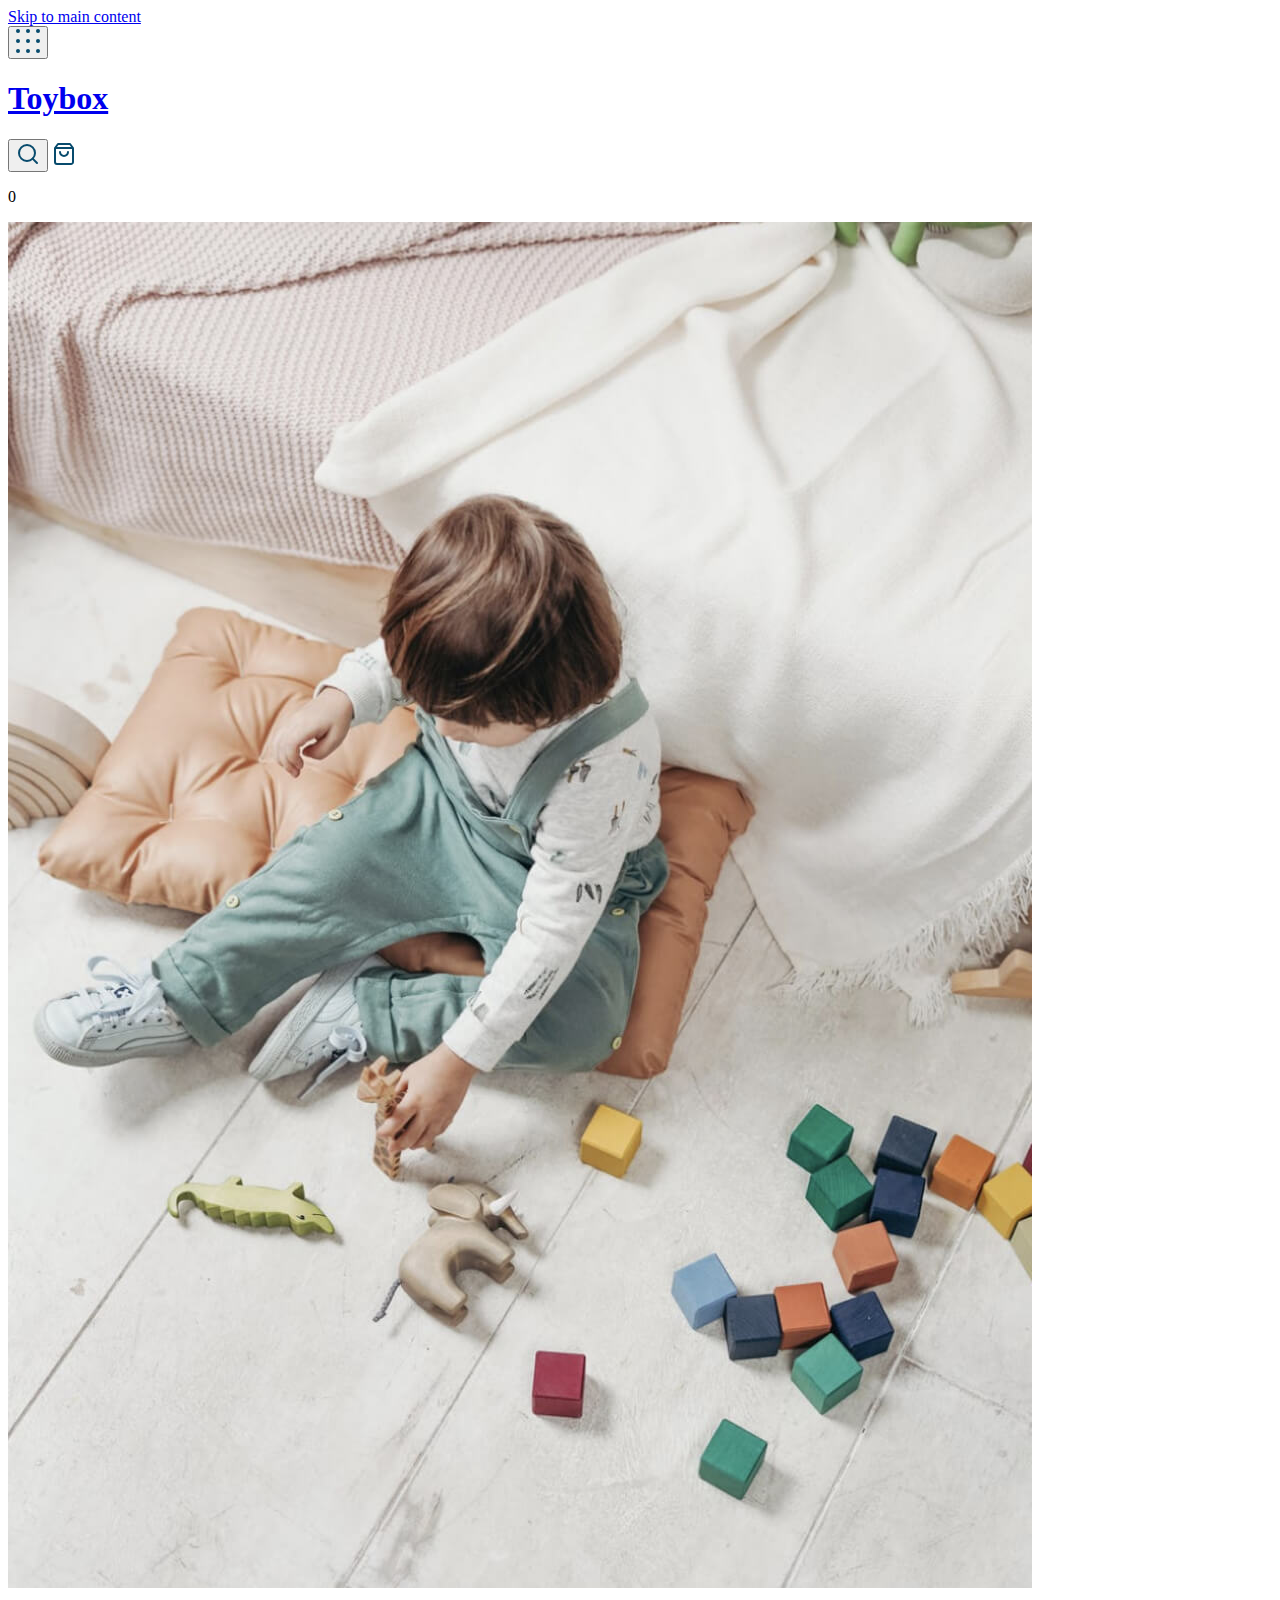
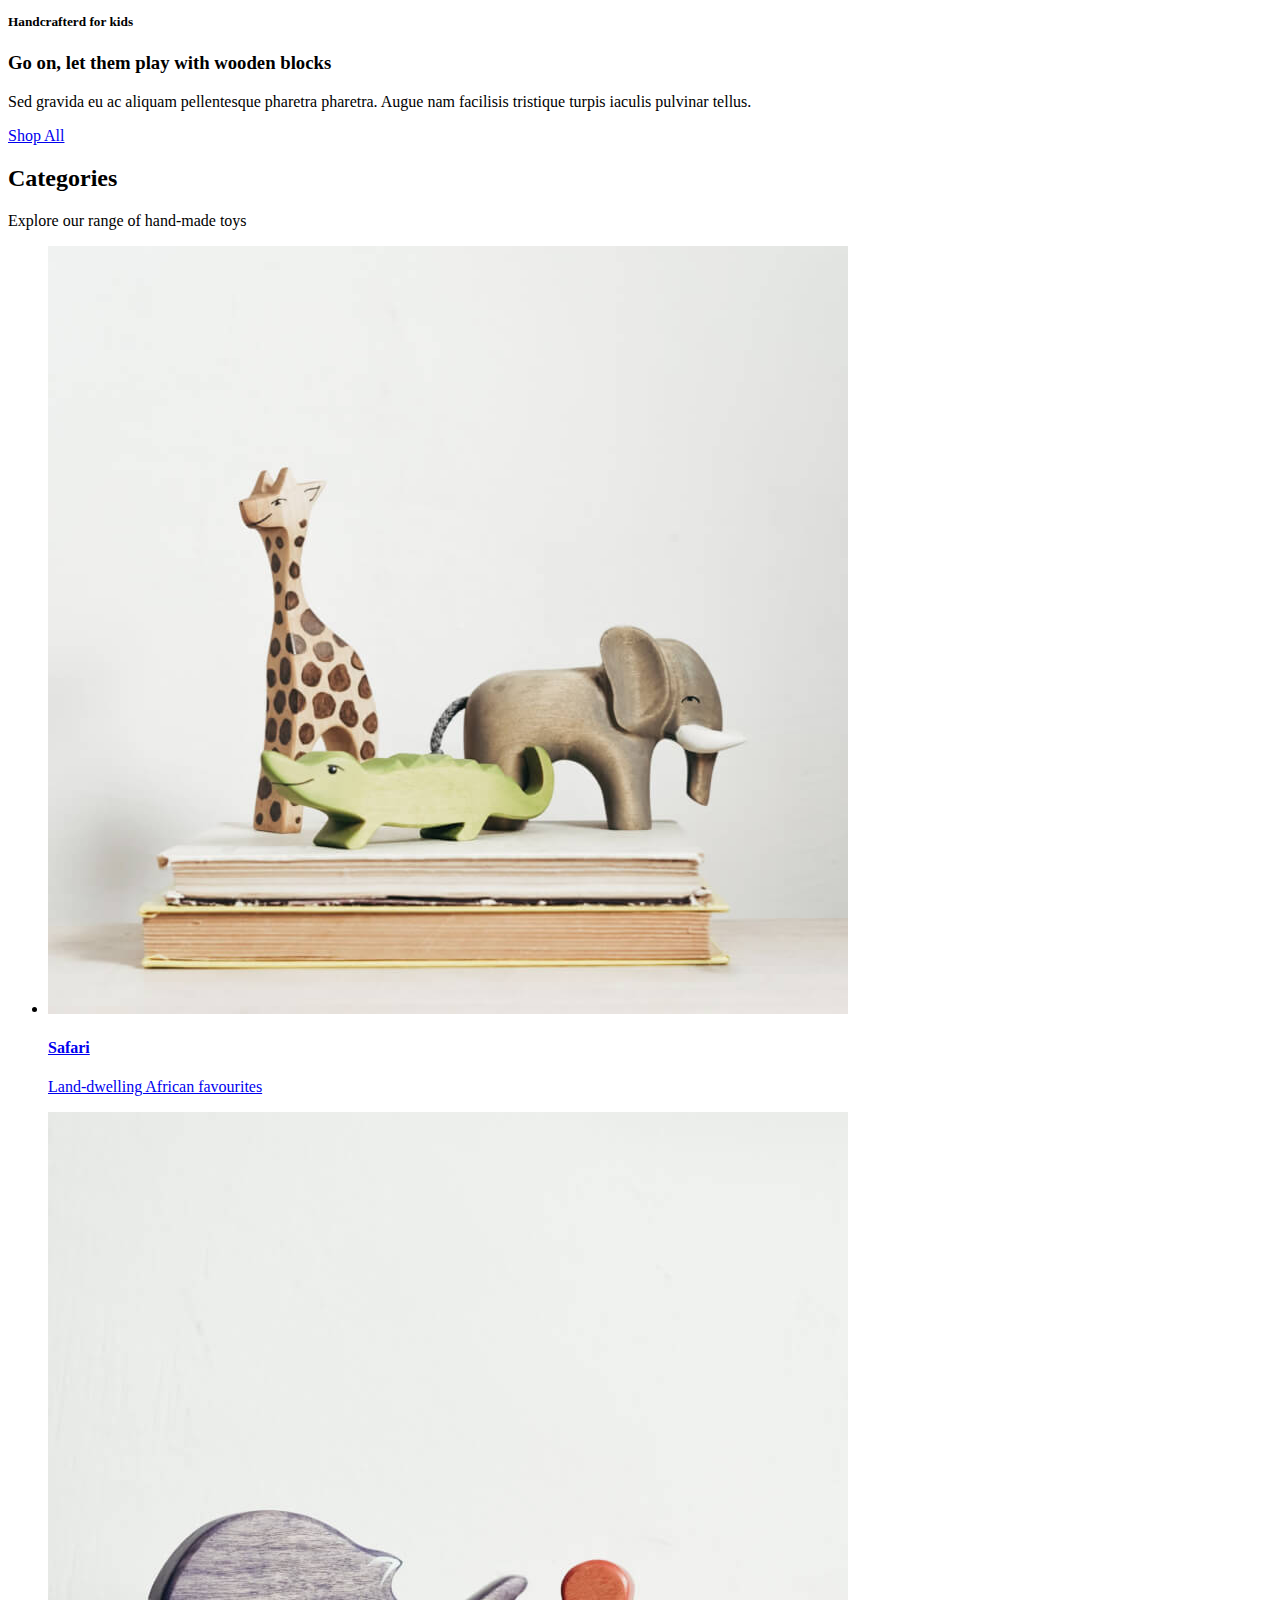
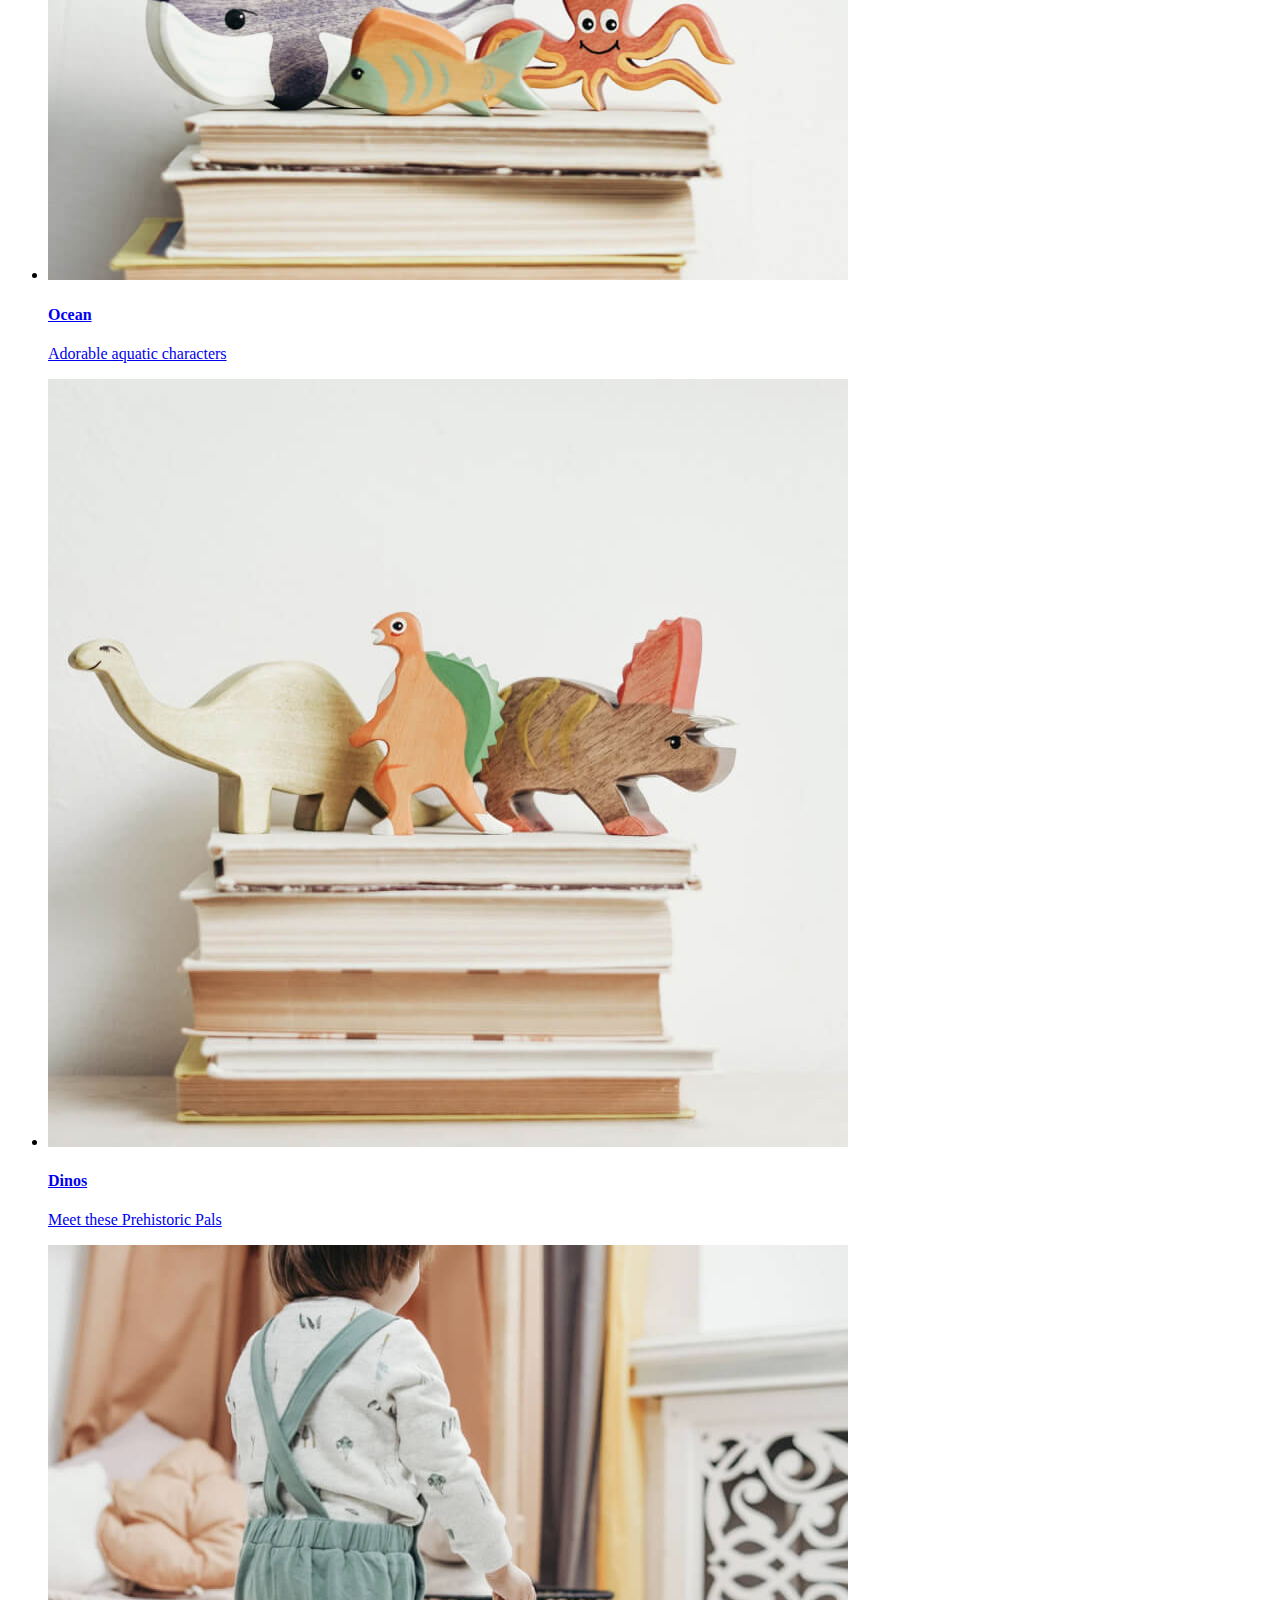
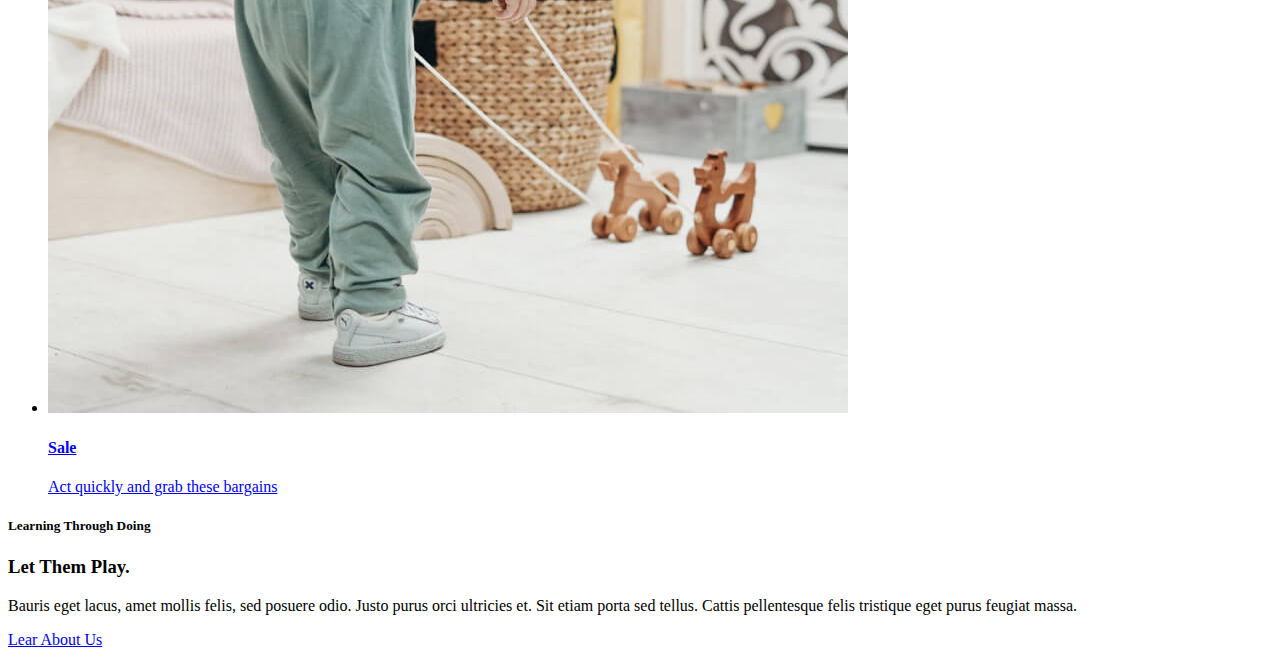
==== index.html @ 505bcd67 "Added Let them Play section" ====
<!DOCTYPE html>
<html lang="en">
<head>
	<meta charset="UTF-8">
	<meta http-equiv="X-UA-Compatible" content="IE=edge">
	<meta name="viewport" content="width=device-width, initial-scale=1.0">
	<title>STARTER - Toybox Homepage</title>
	<link rel="stylesheet" href="./styles/styles.css">
</head>
<body>
	<!-- Our Skiplink -->
	<a href="#mainContent" class="skipLink">Skip to main content</a>
	<!-- Our nav -->
    <nav>
			<!-- A wrapper to contian our content -->
			<div class="wrapper">

				<!-- Navigation Menu Button -->
				<button class="menuIcon">
					<img class="menuIcon" src="./assets/menu-button.svg" alt="Button to open our nagivation">
				</button>

				<!-- Home Button/Logo -->
				<a href="./index.html" class="logo">
					<h1>Toybox</h1>
				</a>

				<!-- Search/Cart/Counter area -->
				<div class="searchCart">
					<!-- Search -->
					<button class="menuIcon">
						<img src="./assets/search.svg" alt="Search Icon" class="searchIcon">
					</button>
					
					<!-- Bag/Cart -->
					<a href="#" class="bag">
						<img src="./assets/shop-bag.svg" alt="Shopping bag icon" class="bagIcon">
					</a>

					<!-- Counter -->
					<div class="counter">
						<p>0</p>
					</div><!-- .counter END -->
				</div><!-- .searchCart END -->
			</div><!-- .wrapper END -->

			<!-- WE STILL NEED TO ADD THE CONTENT FOR OUR SLIDE OUT NAV -->
		</nav>

		<!-- Our header -->
		<header>
			<div class="wrapper headerImgContainer">
				<img src="./assets/header-image.jpg" alt="A toddler playing with wooden blocks">
			</div>
			<div class="wrapper">
				<h5>Handcrafterd for kids</h5>
				<h3>Go on, let them play with wooden blocks</h3>
				<p>Sed gravida eu ac aliquam pellentesque pharetra pharetra. Augue nam facilisis tristique turpis iaculis pulvinar tellus.</p>
				<a href="#">Shop All</a>
			</div>
		</header>

		<!-- Our Main Content Area -->
		<main id="mainContent">
			<!-- Categories Section -->
			<section class="categories" id="categories">
				<h2>Categories</h2>
				<p>Explore our range of hand-made toys</p>

				<!-- Our Gallery -->
				<ul class="categoryGallery">
					<li class="items item1">
						<a href="#">
							<img src="./assets/safari-trio.jpg" alt="giraffe, crocodile and elephant toys on a book">
							<h4>Safari</h4>
							<p>Land-dwelling African favourites</p>
						</a>
					</li>
					<li class="items item2">
						<a href="#">
							<img src="./assets/ocean-trio.jpg" alt="whale, octopus and fish toys on a book">
							<h4>Ocean</h4>
							<p>Adorable aquatic characters</p>
						</a>
					</li>
					<li class="items item3">
						<a href="#">
							<img src="./assets/dino-trio.jpg" alt="three toy dinosaurs on a few books">
							<h4>Dinos</h4>
							<p>Meet these Prehistoric Pals</p>
						</a>
					</li>
					<li class="items item4">
						<a href="#">
							<img src="./assets/sale.jpg" alt="toddler playing with wooden rolling horses">
							<h4>Sale</h4>
							<p>Act quickly and grab these bargains</p>
						</a>
					</li>
				</ul>
			</section>
			<!-- Let Them Play Section -->
			<section class="play" id="play">
				<div class="wrapper playContainer">
					<h5>Learning Through Doing</h5>
					<h3>Let Them Play.</h3>
					<p>Bauris eget lacus, amet mollis felis, sed posuere odio. Justo purus orci ultricies et. Sit etiam porta sed tellus.
					Cattis pellentesque felis tristique eget purus feugiat massa.</p>
					<a href="#" class="solid">Lear About Us</a>
				</div>
			</section> <!-- Play Section End -->
		</main>
</body>
</html>
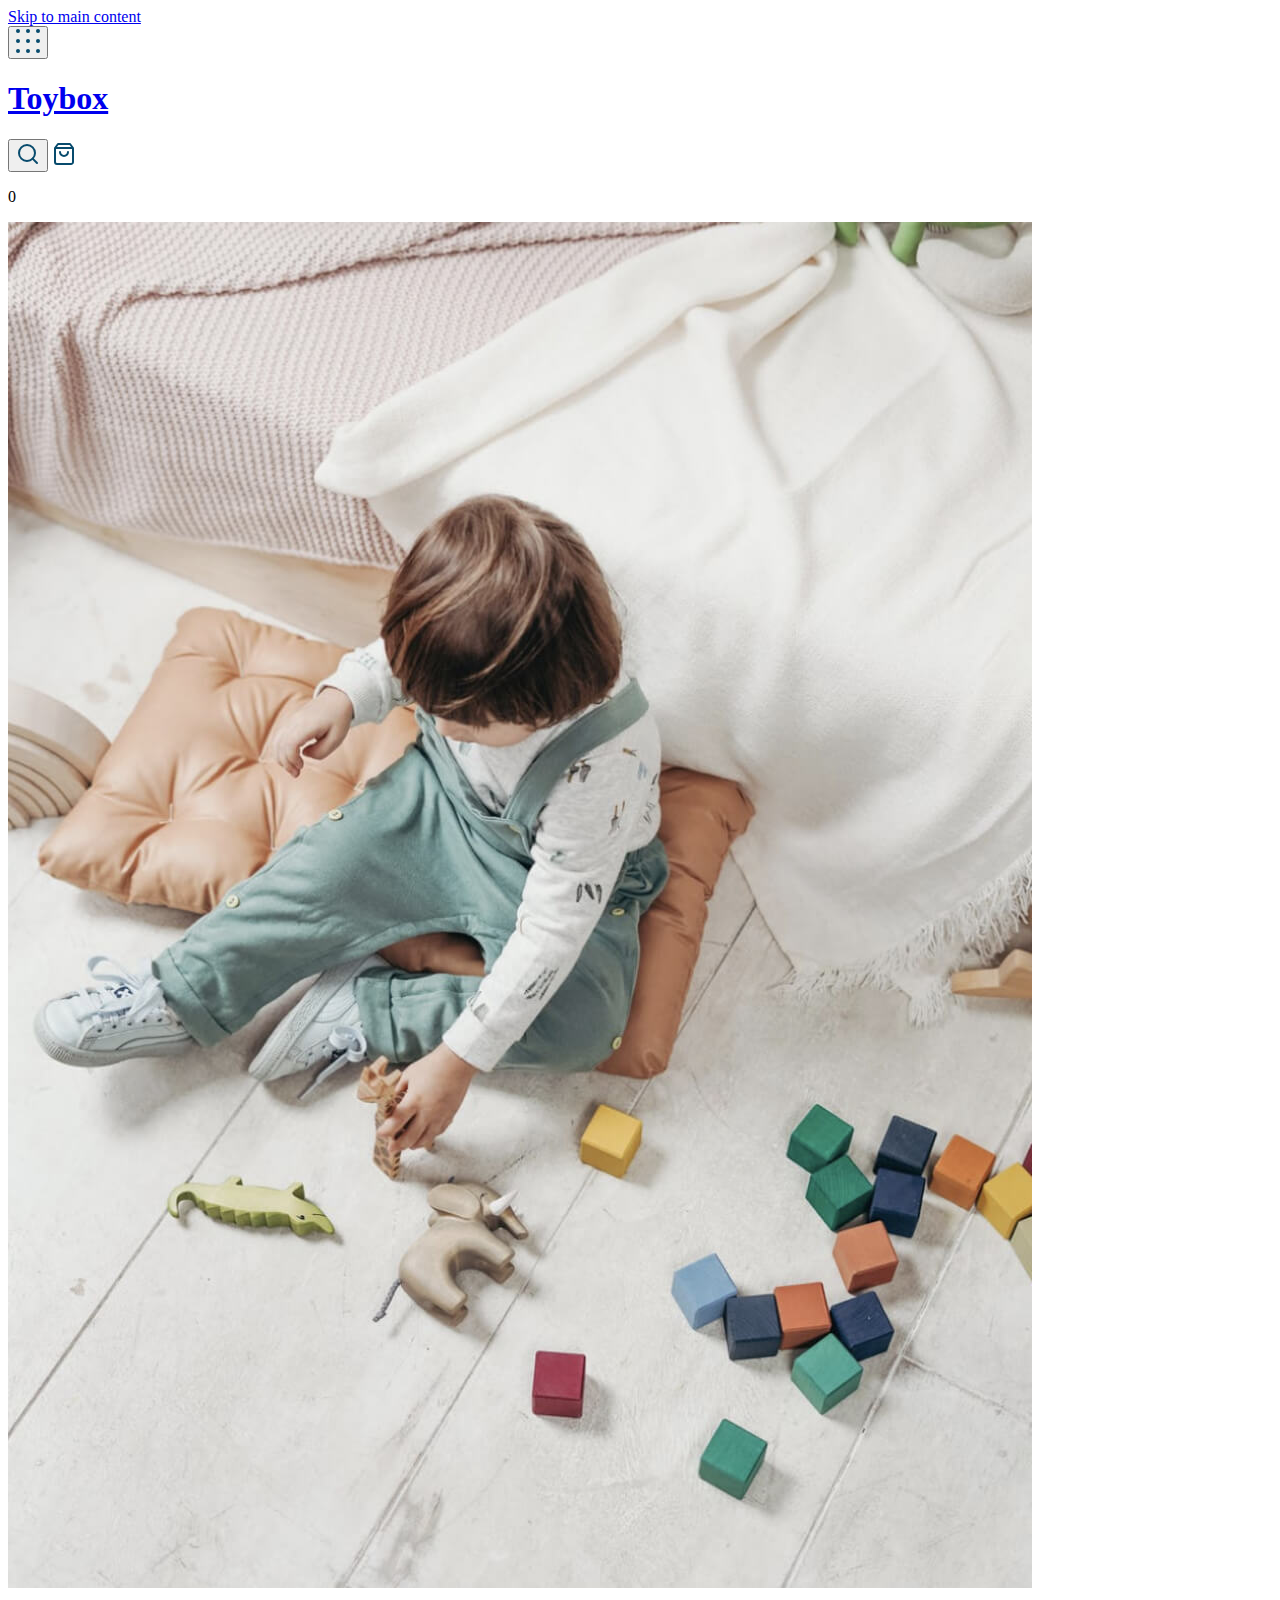
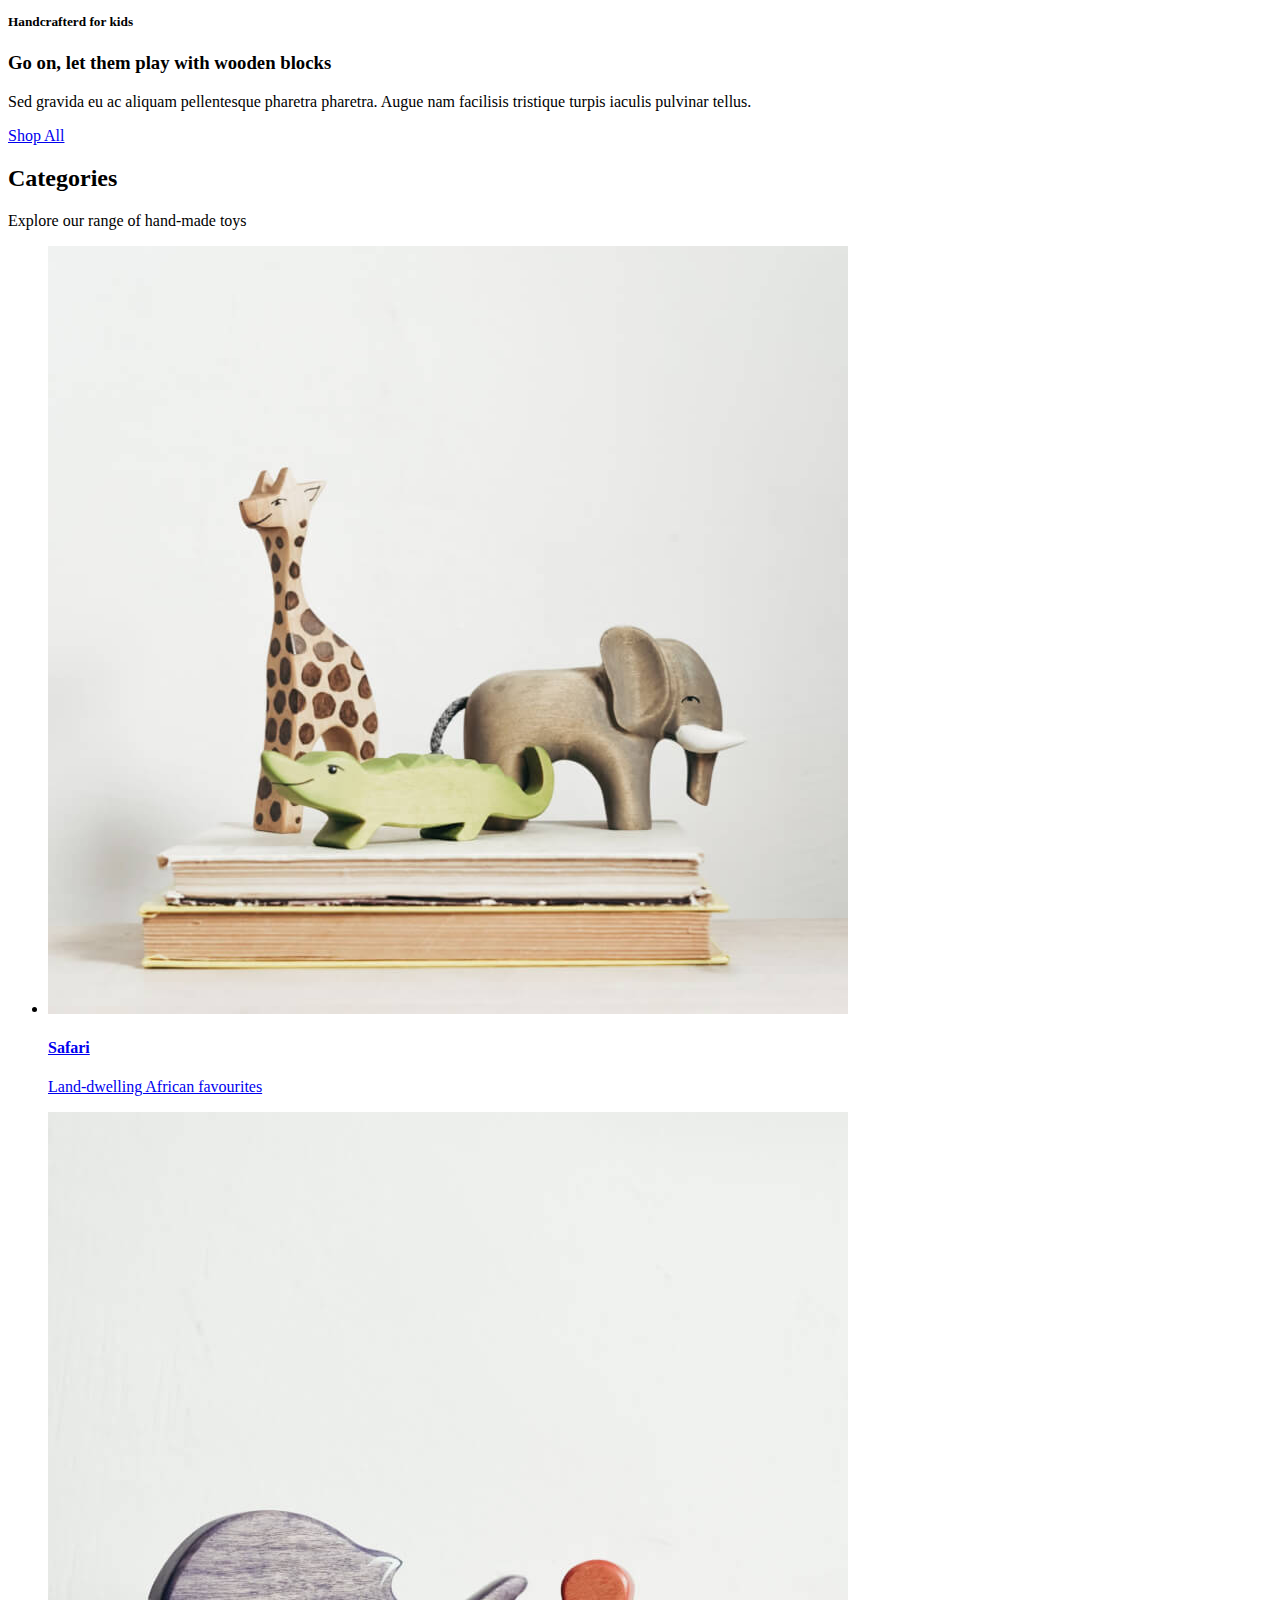
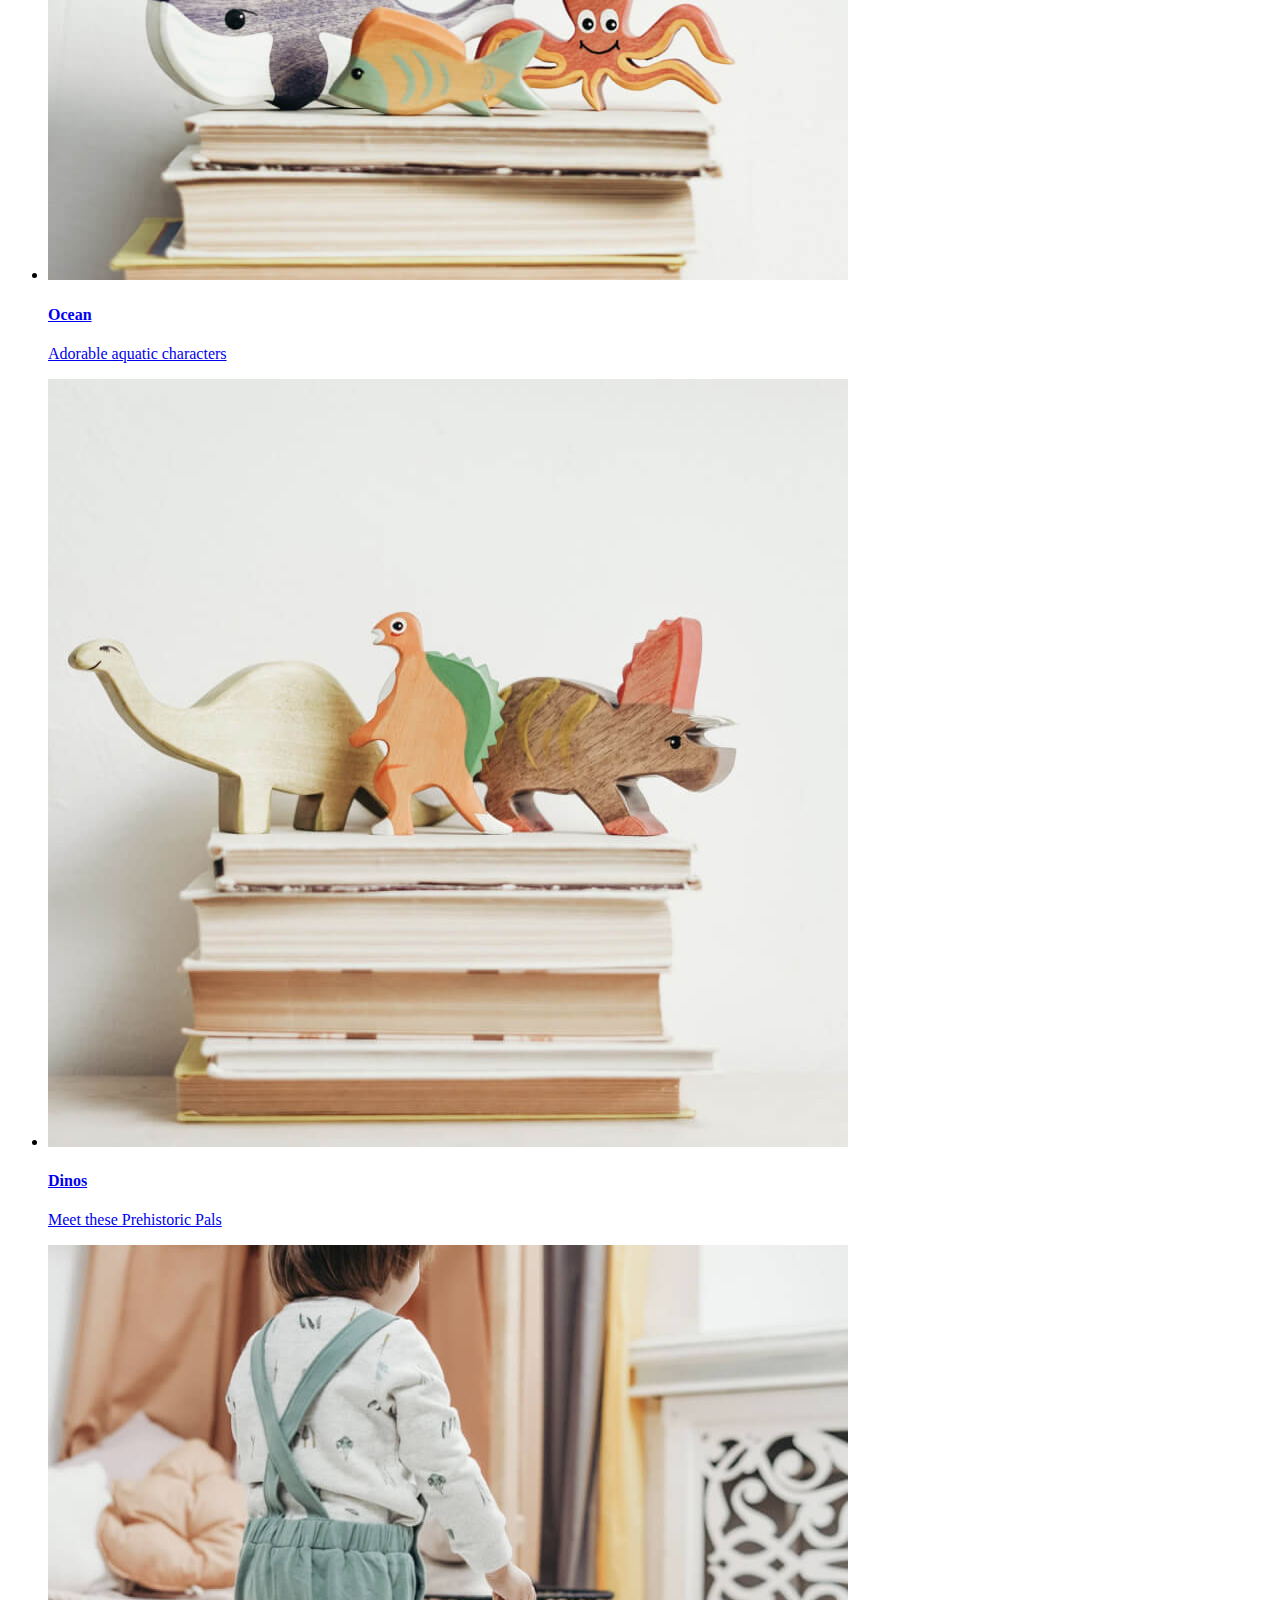
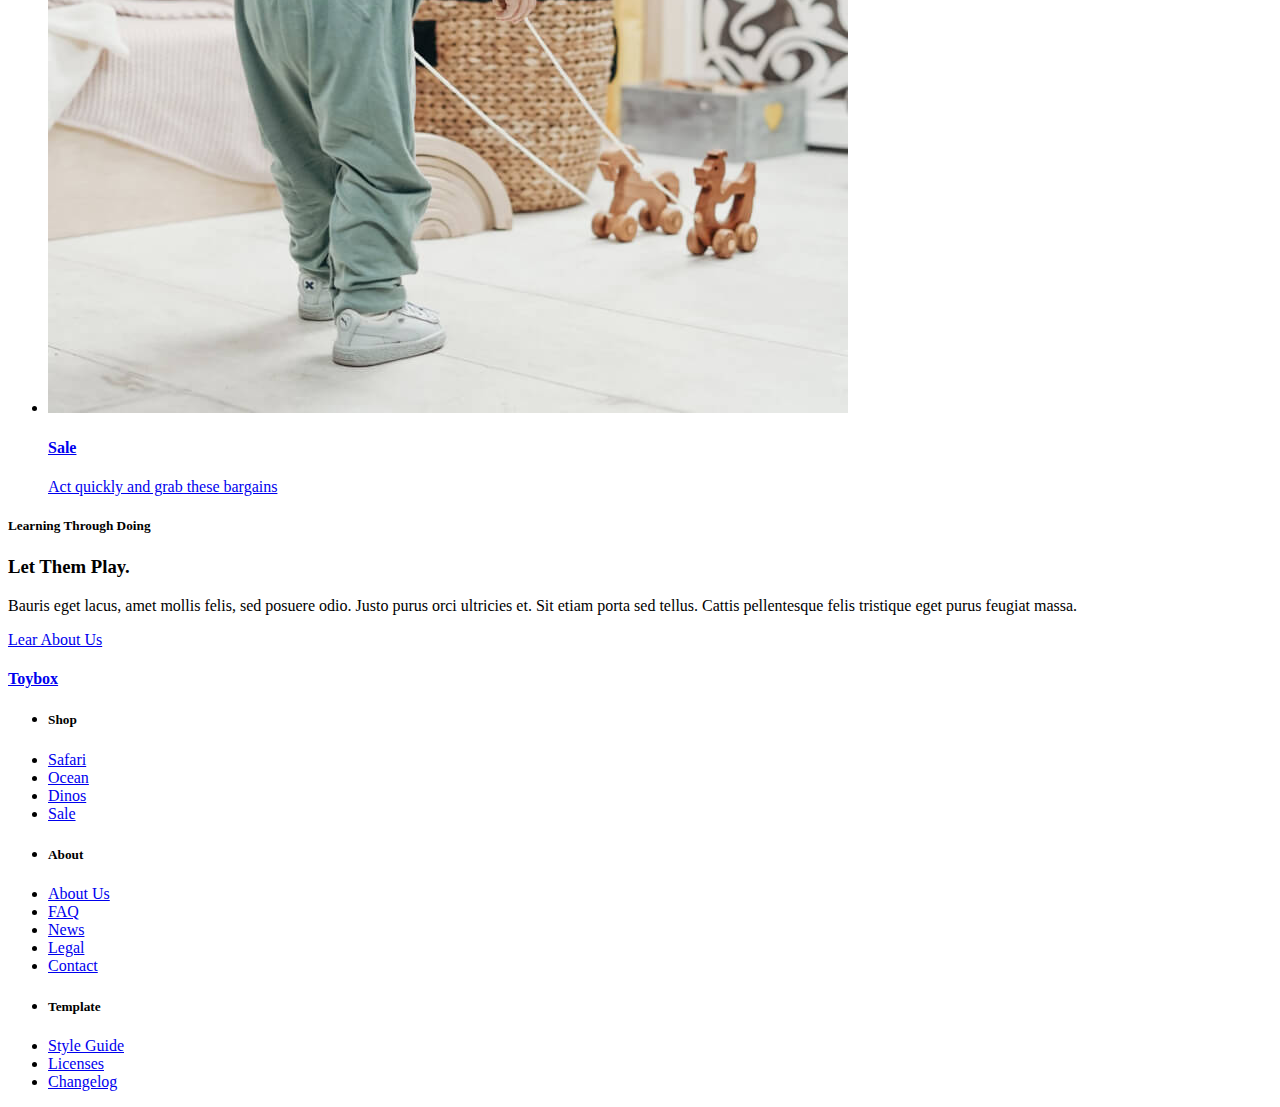
==== commit 067c6b5c: "Finished footer section" ====
--- a/index.html
+++ b/index.html
@@ -110,5 +110,75 @@
 				</div>
 			</section> <!-- Play Section End -->
 		</main>
+
+		<footer class="footer" id="footer">
+			<div class="wrapper">
+				<div class="footerFlex">
+					<!-- Flex Item 1 - LOGO -->
+					<a href="./index.html" class="logo">
+						<h4>Toybox</h4>
+					</a>
+					<!-- Flex Item 2 - Footer Menu -->
+					<nav class="footerNav">
+						<!-- List 1 - SHOP -->
+						<ul class="footerShop">
+							<li>
+								<h5>Shop</h5>
+							</li>
+							<li>
+								<a href="#">Safari</a>
+							</li>
+							<li>
+								<a href="#">Ocean</a>
+							</li>
+							<li>
+								<a href="#">Dinos</a>
+							</li>
+							<li>
+								<a href="#">Sale</a>
+							</li>
+						</ul>
+						<!-- List 2 - ABOUT -->
+						<ul class="footerAbout">
+							<li>
+								<h5>About</h5>
+							</li>
+							<li>
+								<a href="#">About Us</a>
+							</li>
+							<li>
+								<a href="#">FAQ</a>
+							</li>
+							<li>
+								<a href="#">News</a>
+							</li>
+							<li>
+								<a href="#">Legal</a>
+							</li>
+							<li>
+								<a href="#">Contact</a>
+							</li>
+						</ul>
+						<!-- List 3 - TEMPLATE -->
+						<ul class="footerTemp">
+							<li>
+								<h5>Template</h5>
+							</li>
+							<li>
+								<a href="#">Style Guide</a>
+							</li>
+							<li>
+								<a href="#">Licenses</a>
+							</li>
+							<li>
+								<a href="#">Changelog</a>
+							</li>
+						</ul>
+					</nav>
+				</div>
+				<!-- Footer Flex END -->
+			</div>
+			<!-- Wrapper End -->
+		</footer>
 </body>
 </html>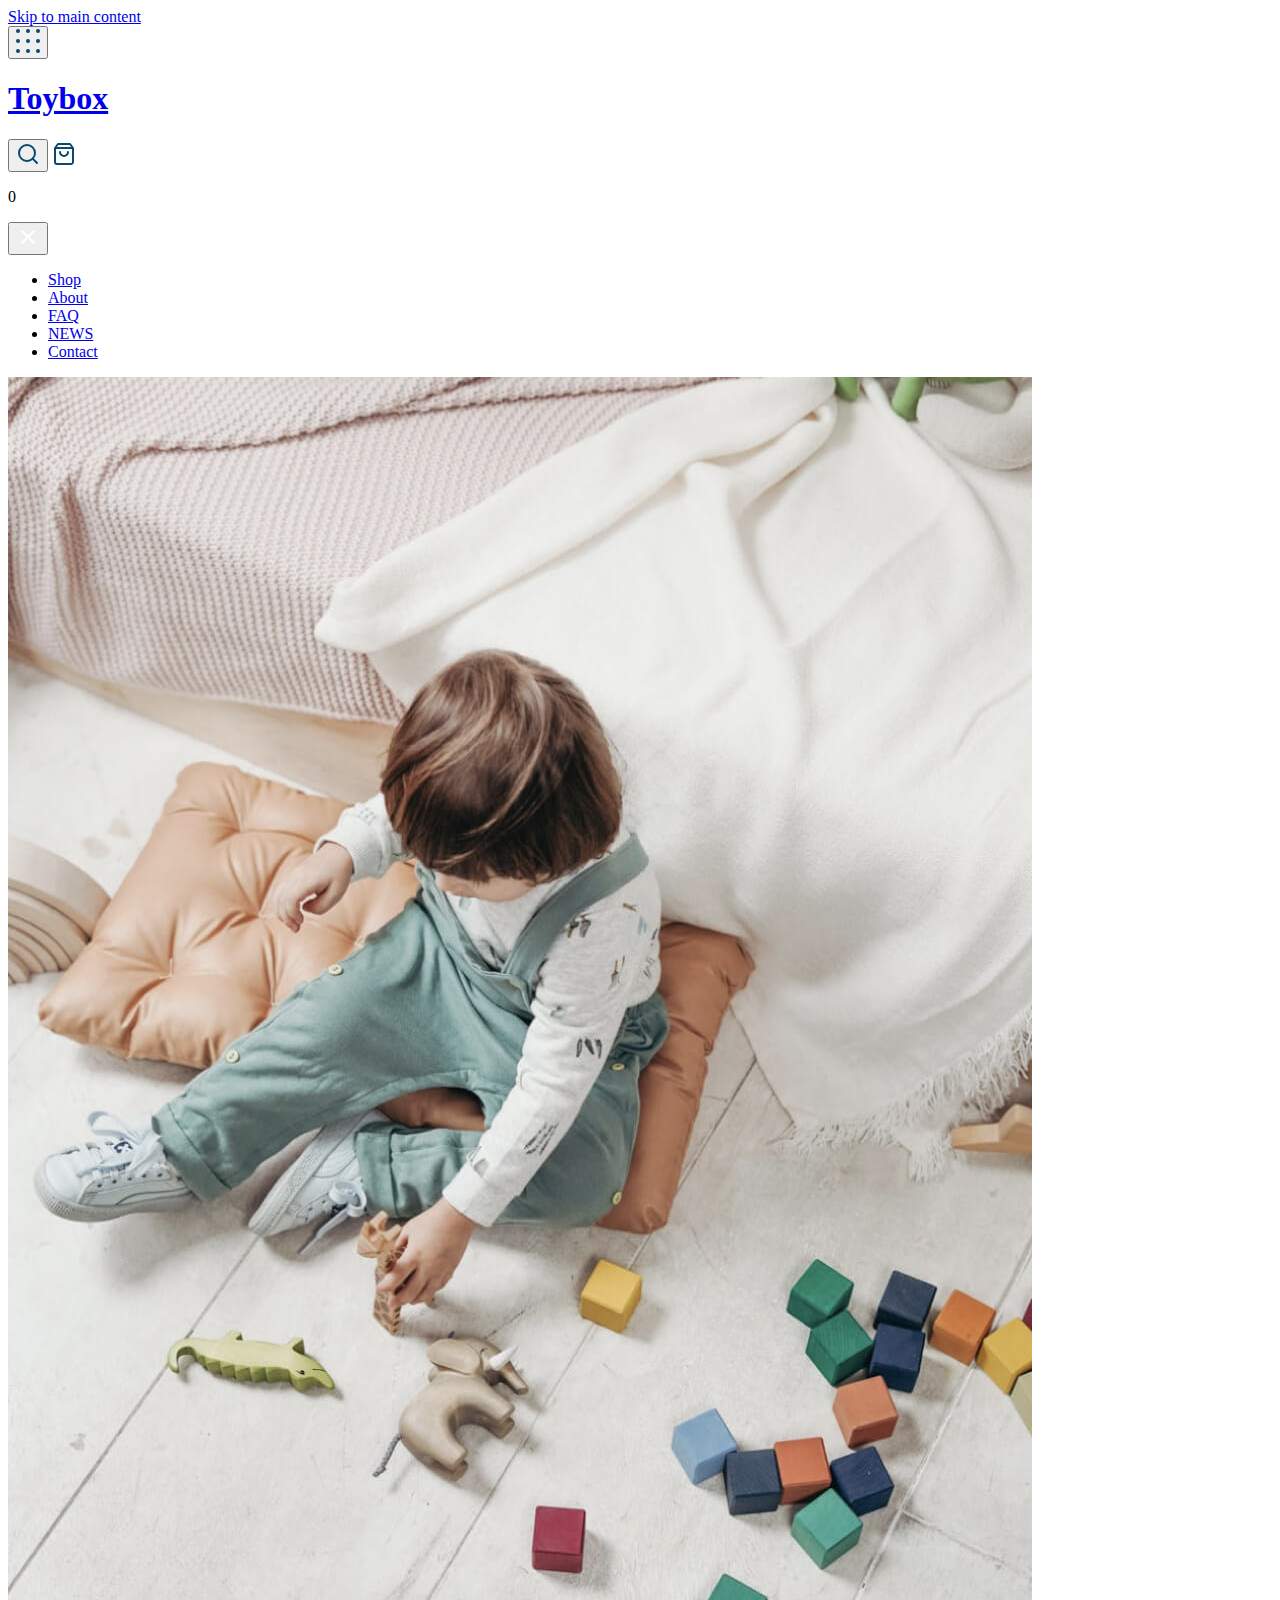
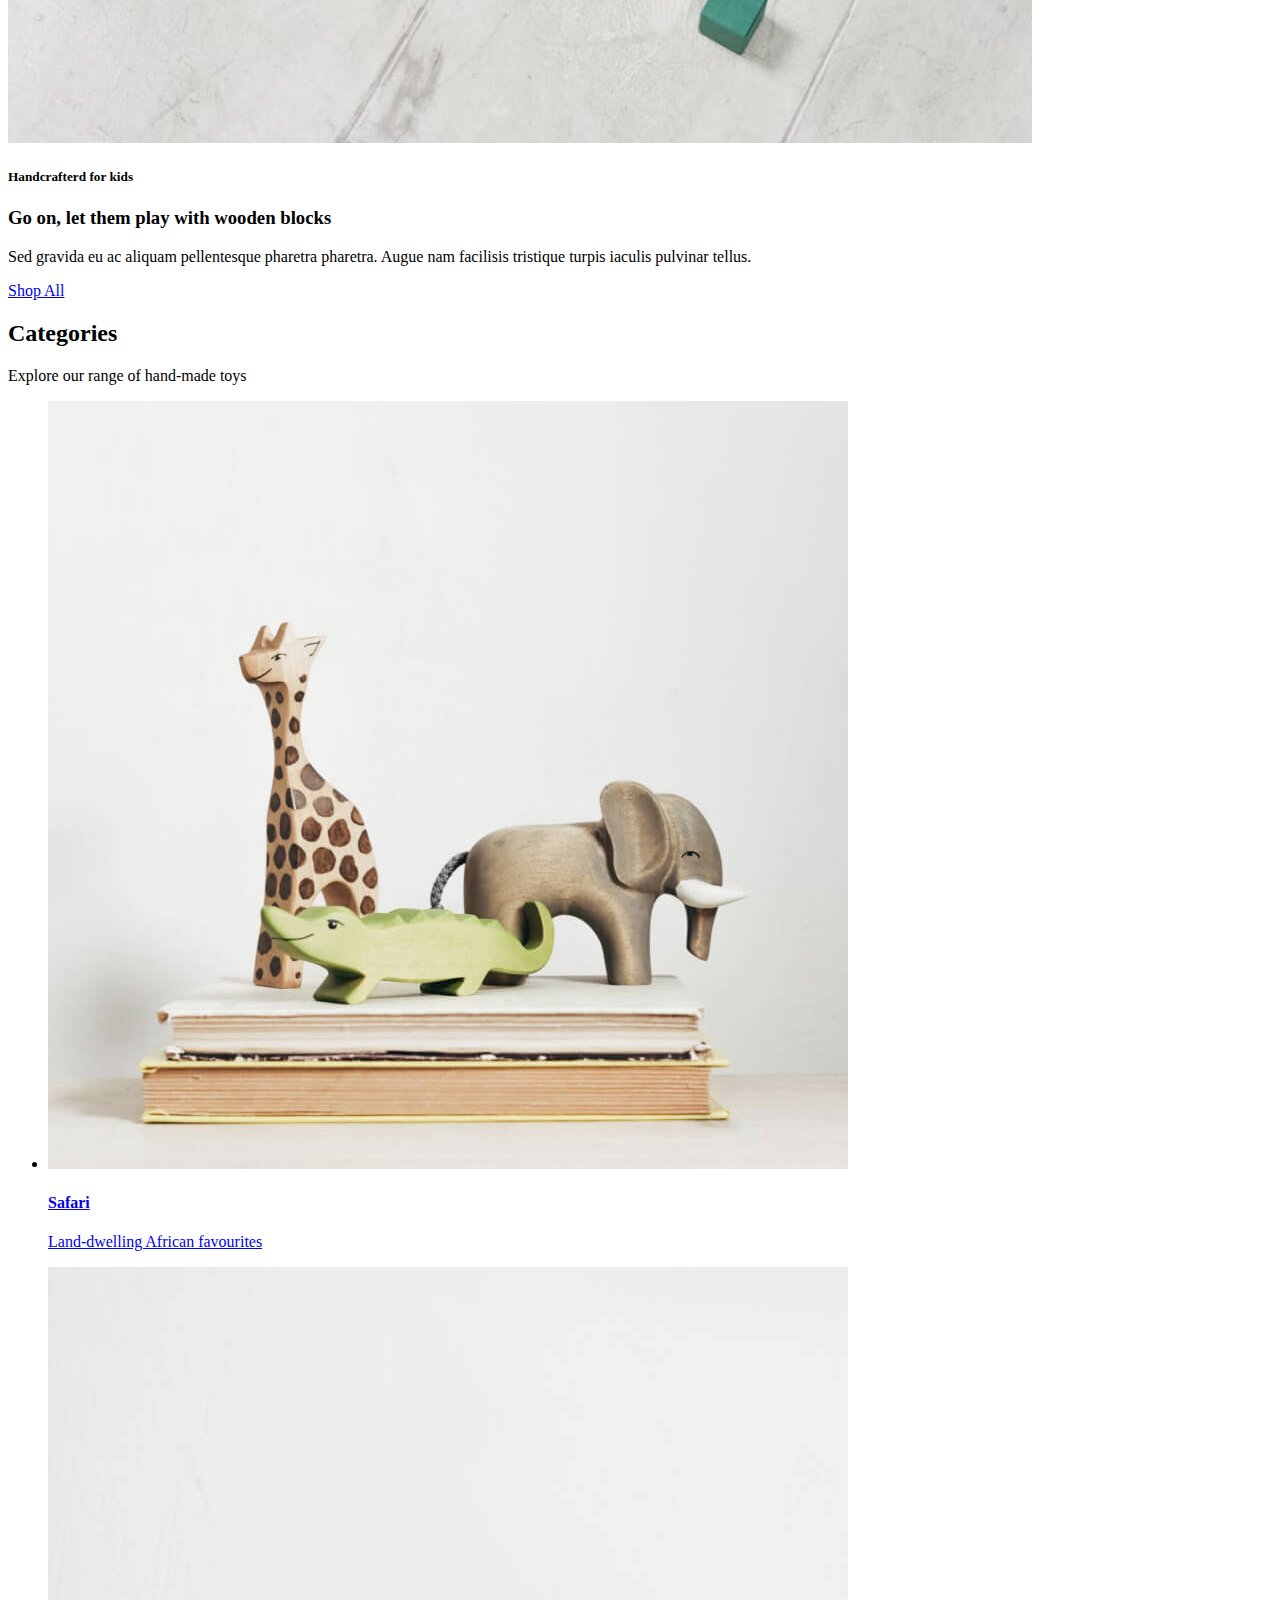
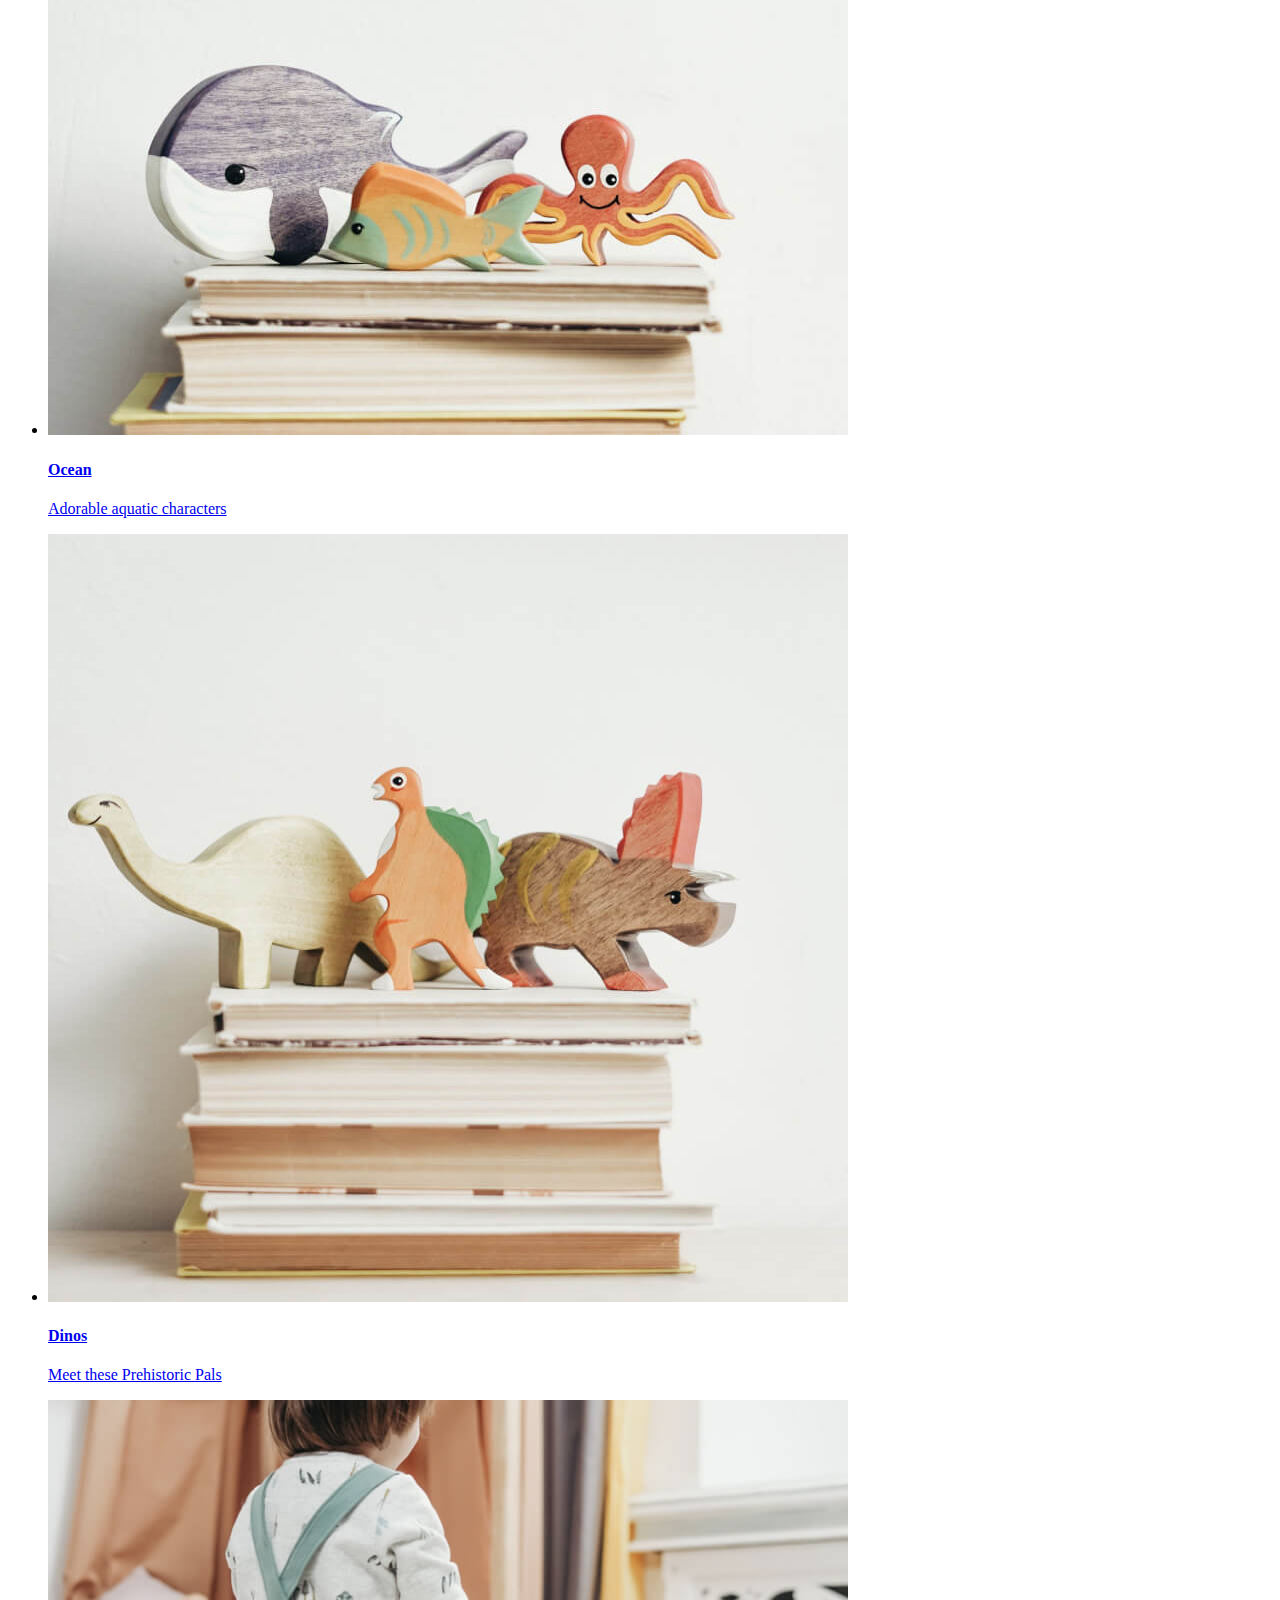
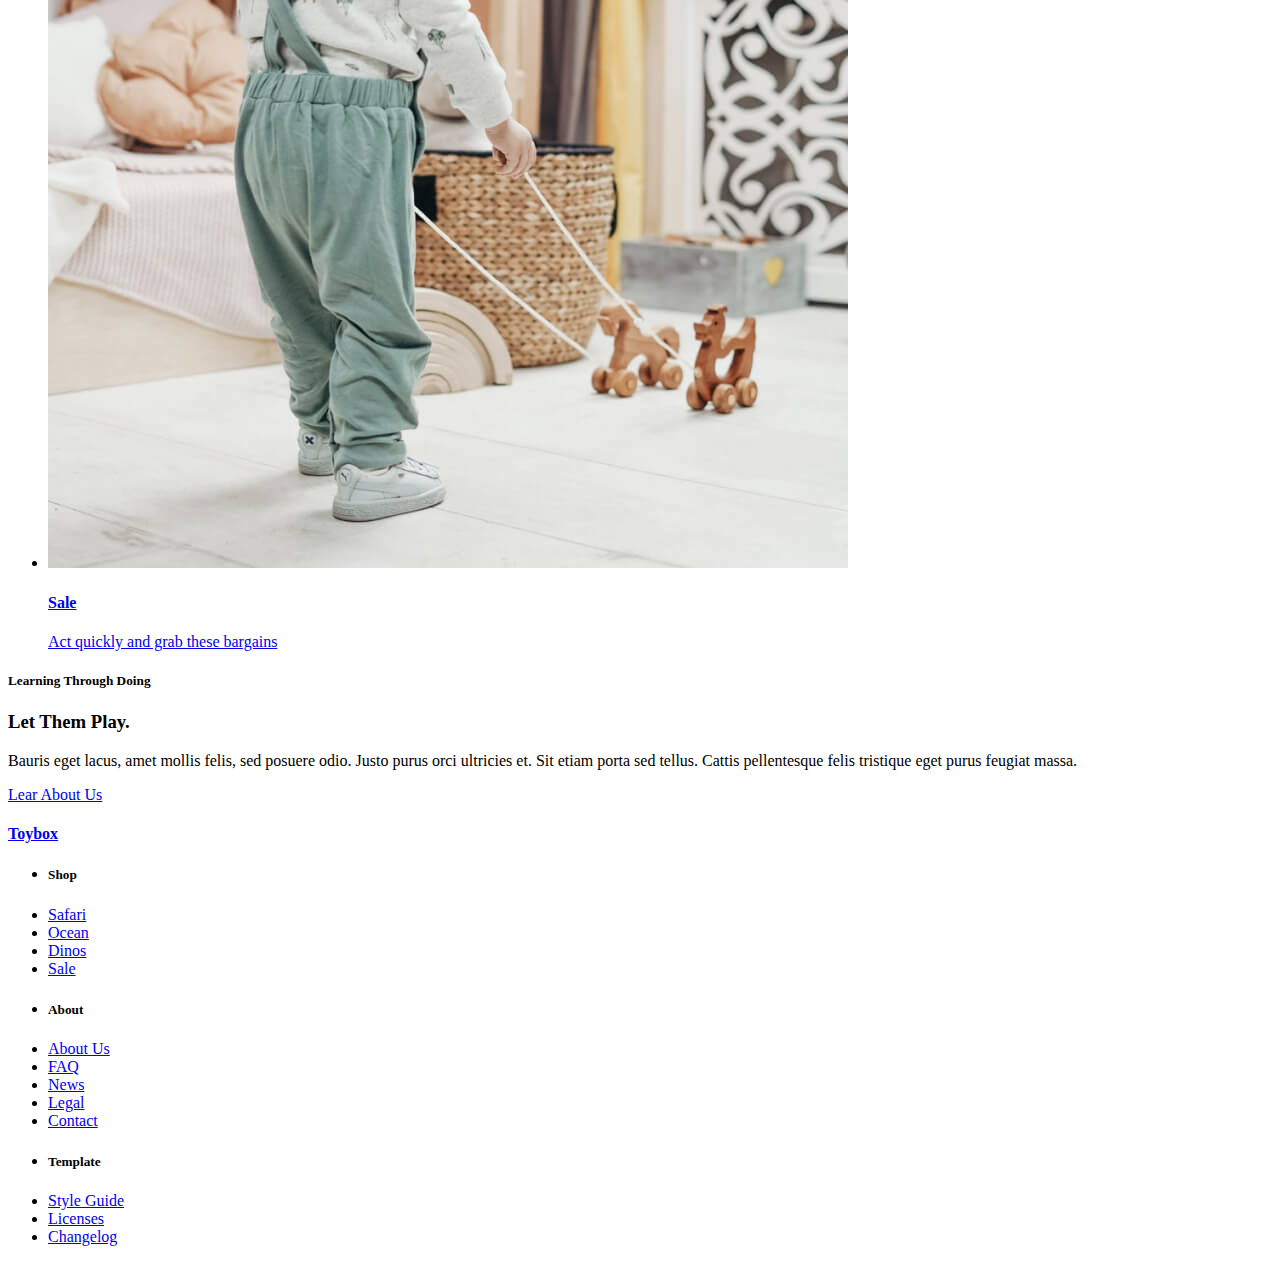
==== commit 88bb41c9: "Added Slide out nav" ====
--- a/index.html
+++ b/index.html
@@ -45,6 +45,18 @@
 			</div><!-- .wrapper END -->
 
 			<!-- WE STILL NEED TO ADD THE CONTENT FOR OUR SLIDE OUT NAV -->
+			<div class="slideOutNav">
+				<button>
+					<img src="./assets/menu-close.svg" alt="Close Button for our Slide-Out Nav">
+				</button>
+			</div>
+			<ul class="mainMenu">
+				<li><a href="#">Shop</a></li>
+				<li><a href="#">About</a></li>
+				<li><a href="#">FAQ</a></li>
+				<li><a href="#">NEWS</a></li>
+				<li><a href="./contact.html">Contact</a></li>
+			</ul>
 		</nav>
 
 		<!-- Our header -->
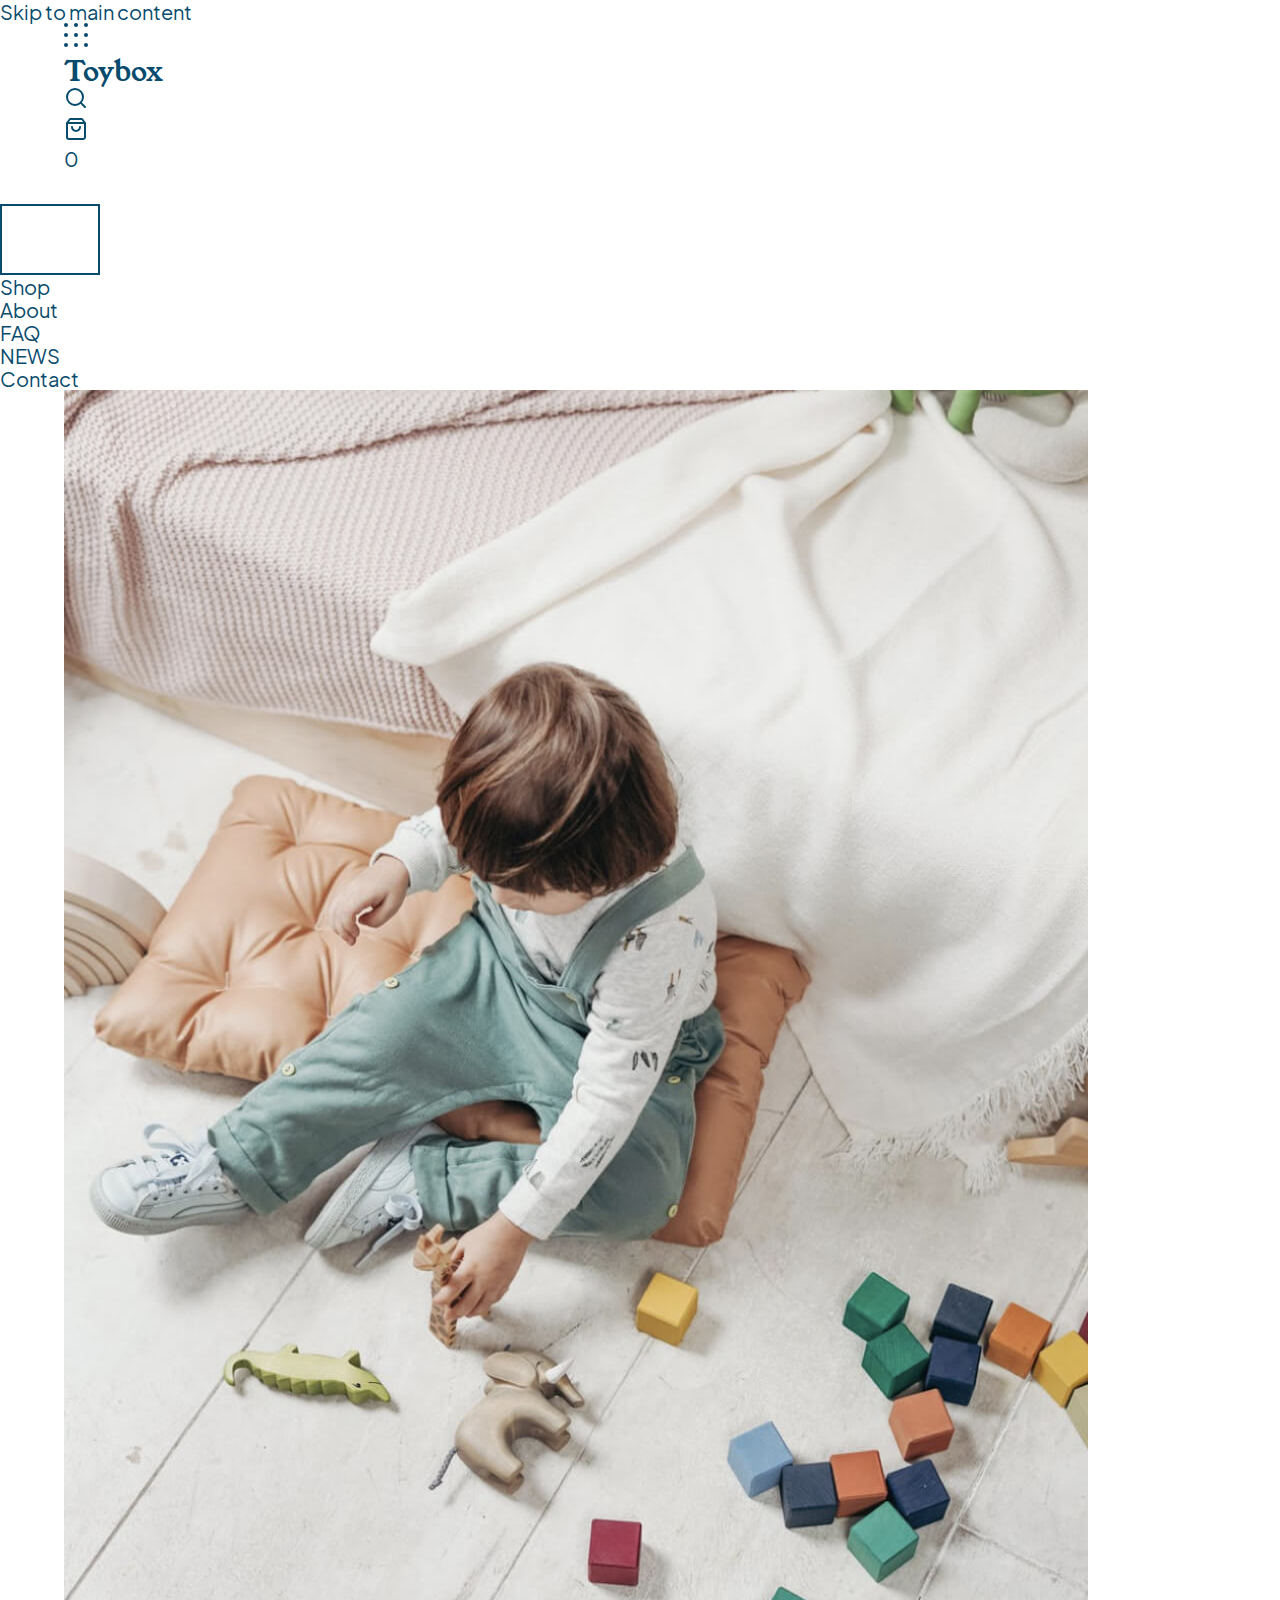
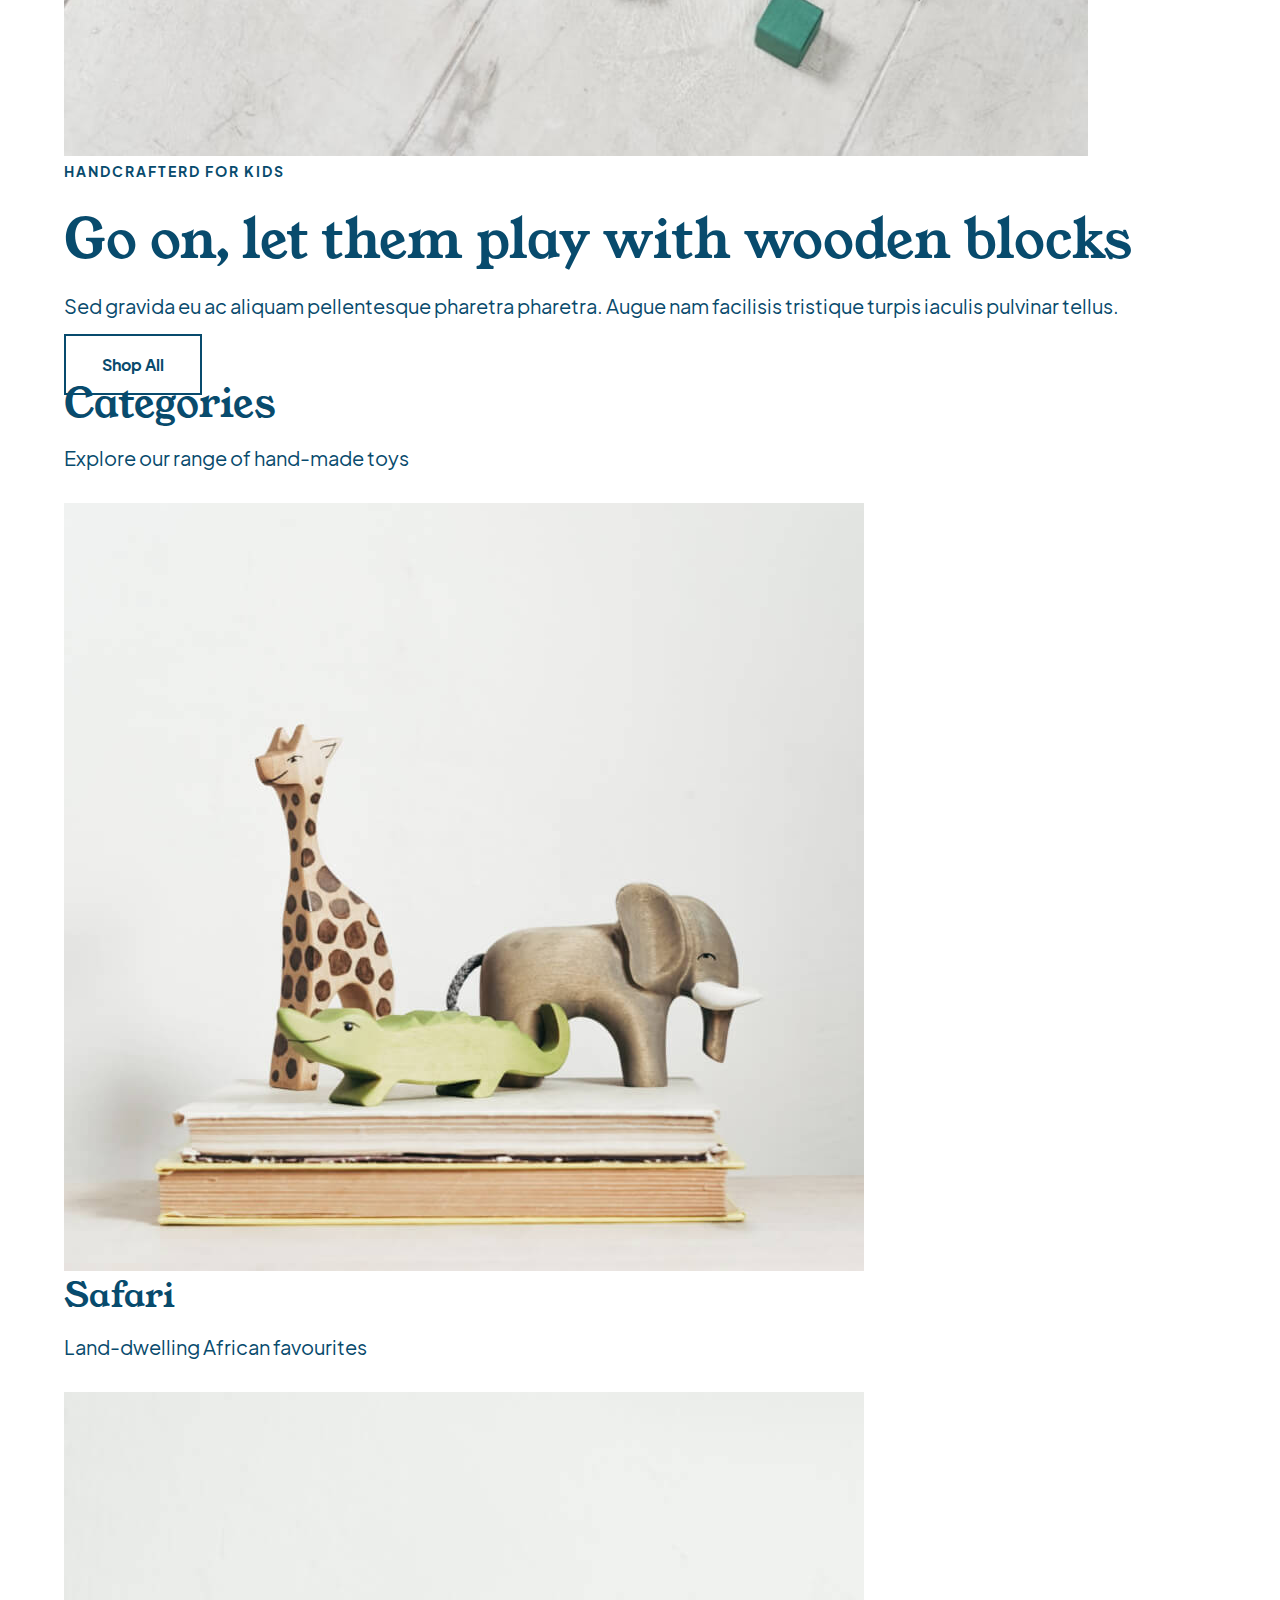
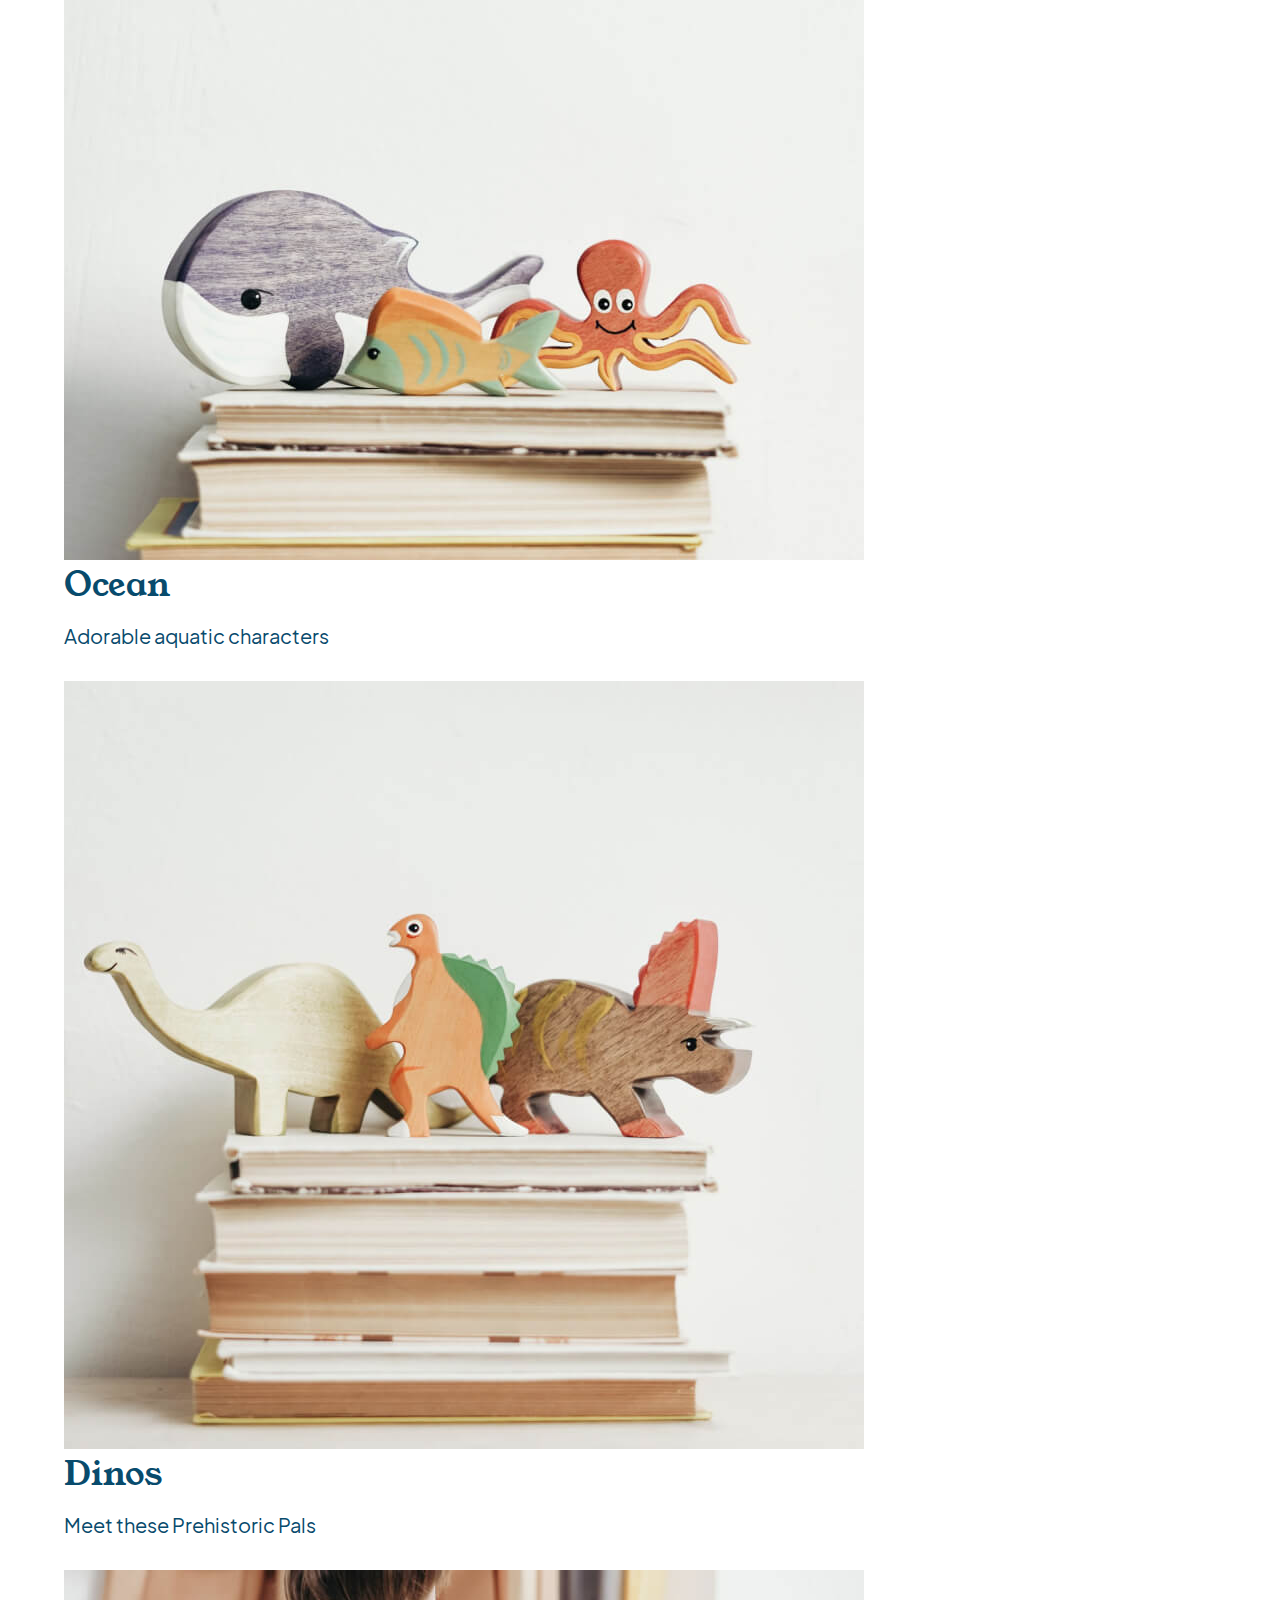
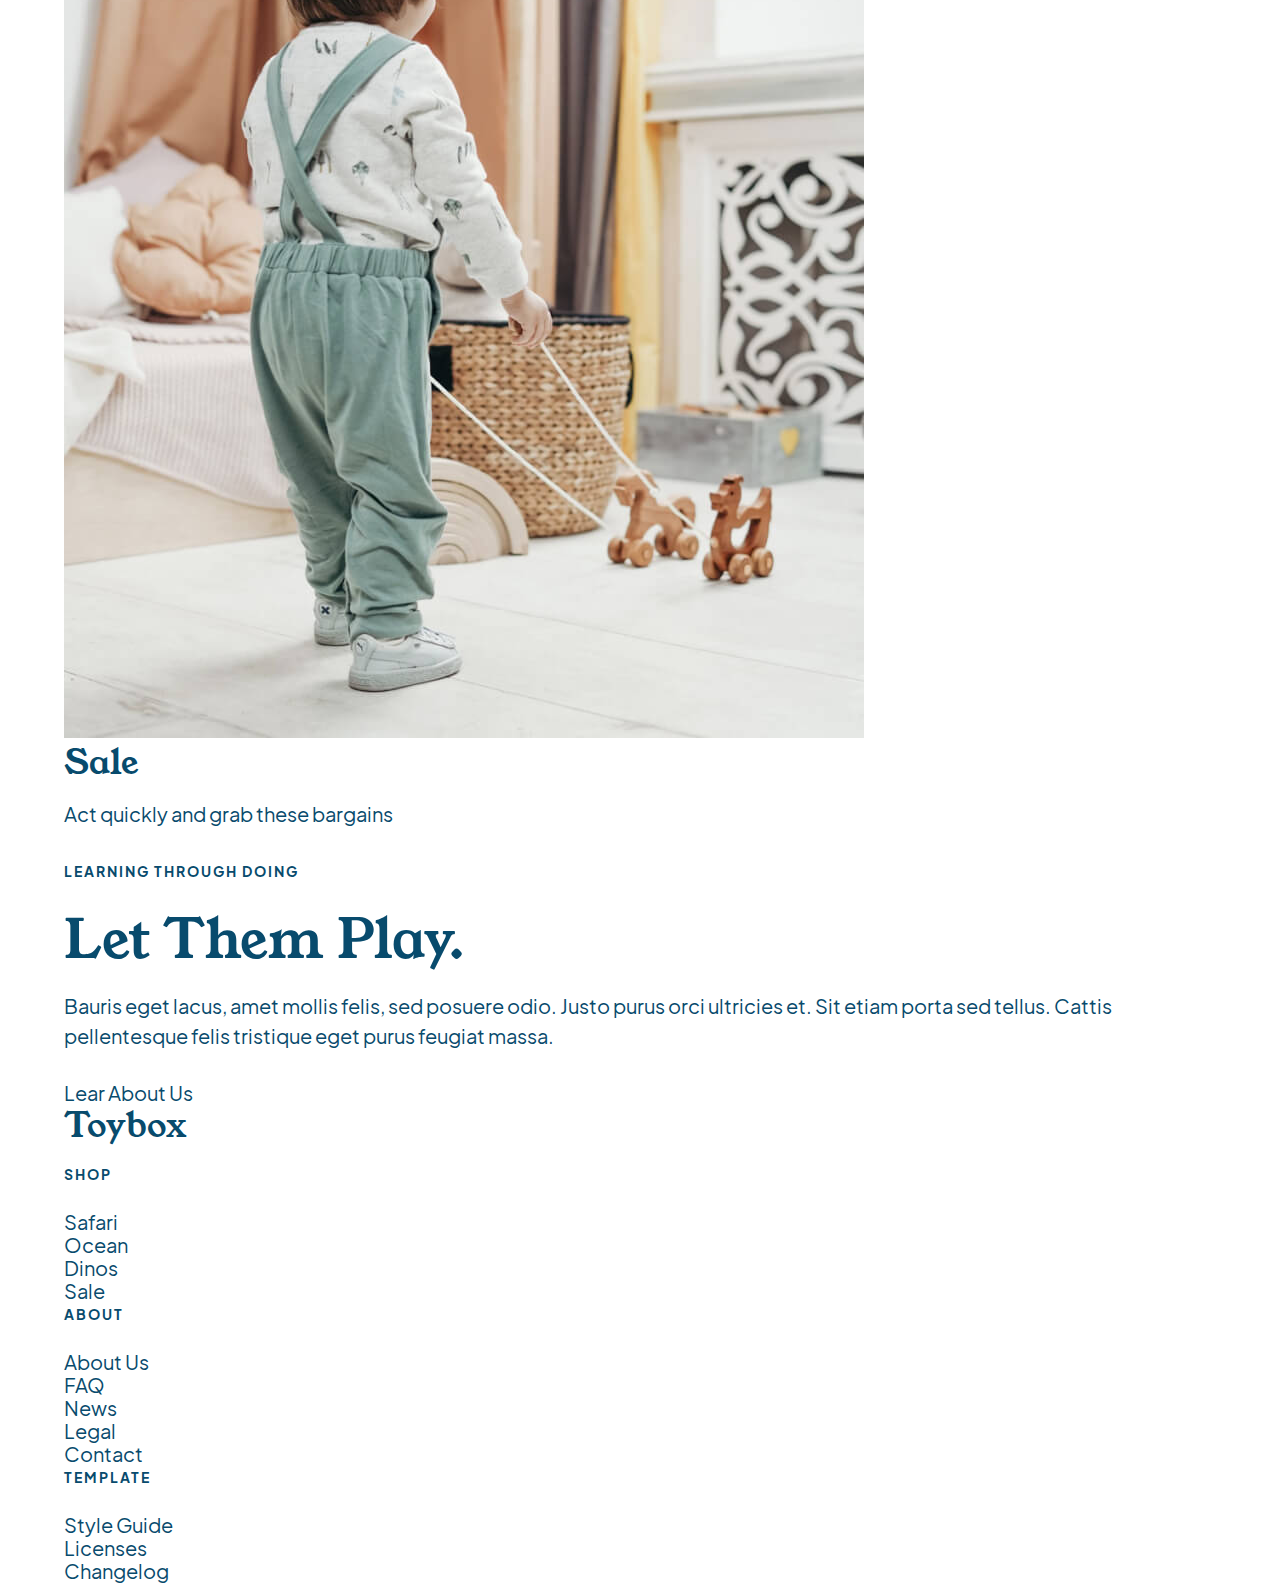
==== commit e6f1f83d: "base styles finished" ====
--- a/index.html
+++ b/index.html
@@ -64,11 +64,11 @@
 			<div class="wrapper headerImgContainer">
 				<img src="./assets/header-image.jpg" alt="A toddler playing with wooden blocks">
 			</div>
-			<div class="wrapper">
+			<div class="wrapper headerContent">
 				<h5>Handcrafterd for kids</h5>
 				<h3>Go on, let them play with wooden blocks</h3>
 				<p>Sed gravida eu ac aliquam pellentesque pharetra pharetra. Augue nam facilisis tristique turpis iaculis pulvinar tellus.</p>
-				<a href="#">Shop All</a>
+				<a href="#" class="button">Shop All</a>
 			</div>
 		</header>
 
@@ -76,40 +76,42 @@
 		<main id="mainContent">
 			<!-- Categories Section -->
 			<section class="categories" id="categories">
-				<h2>Categories</h2>
-				<p>Explore our range of hand-made toys</p>
+				<div class="wrapper">
+					<h2>Categories</h2>
+					<p>Explore our range of hand-made toys</p>
 
-				<!-- Our Gallery -->
-				<ul class="categoryGallery">
-					<li class="items item1">
-						<a href="#">
-							<img src="./assets/safari-trio.jpg" alt="giraffe, crocodile and elephant toys on a book">
-							<h4>Safari</h4>
-							<p>Land-dwelling African favourites</p>
-						</a>
-					</li>
-					<li class="items item2">
-						<a href="#">
-							<img src="./assets/ocean-trio.jpg" alt="whale, octopus and fish toys on a book">
-							<h4>Ocean</h4>
-							<p>Adorable aquatic characters</p>
-						</a>
-					</li>
-					<li class="items item3">
-						<a href="#">
-							<img src="./assets/dino-trio.jpg" alt="three toy dinosaurs on a few books">
-							<h4>Dinos</h4>
-							<p>Meet these Prehistoric Pals</p>
-						</a>
-					</li>
-					<li class="items item4">
-						<a href="#">
-							<img src="./assets/sale.jpg" alt="toddler playing with wooden rolling horses">
-							<h4>Sale</h4>
-							<p>Act quickly and grab these bargains</p>
-						</a>
-					</li>
-				</ul>
+					<!-- Our Gallery -->
+					<ul class="categoryGallery">
+						<li class="items item1">
+							<a href="#">
+								<img src="./assets/safari-trio.jpg" alt="giraffe, crocodile and elephant toys on a book">
+								<h4>Safari</h4>
+								<p>Land-dwelling African favourites</p>
+							</a>
+						</li>
+						<li class="items item2">
+							<a href="#">
+								<img src="./assets/ocean-trio.jpg" alt="whale, octopus and fish toys on a book">
+								<h4>Ocean</h4>
+								<p>Adorable aquatic characters</p>
+							</a>
+						</li>
+						<li class="items item3">
+							<a href="#">
+								<img src="./assets/dino-trio.jpg" alt="three toy dinosaurs on a few books">
+								<h4>Dinos</h4>
+								<p>Meet these Prehistoric Pals</p>
+							</a>
+						</li>
+						<li class="items item4">
+							<a href="#">
+								<img src="./assets/sale.jpg" alt="toddler playing with wooden rolling horses">
+								<h4>Sale</h4>
+								<p>Act quickly and grab these bargains</p>
+							</a>
+						</li>
+					</ul>
+					</div>
 			</section>
 			<!-- Let Them Play Section -->
 			<section class="play" id="play">
--- a/styles/styles.css
+++ b/styles/styles.css
@@ -0,0 +1,413 @@
+html {
+  line-height: 1.15;
+  -ms-text-size-adjust: 100%;
+  -webkit-text-size-adjust: 100%;
+}
+
+body {
+  margin: 0;
+}
+
+article, aside, footer, header, nav, section {
+  display: block;
+}
+
+h1 {
+  font-size: 2em;
+  margin: 0.67em 0;
+}
+
+figcaption, figure, main {
+  display: block;
+}
+
+figure {
+  margin: 1em 40px;
+}
+
+hr {
+  -webkit-box-sizing: content-box;
+          box-sizing: content-box;
+  height: 0;
+  overflow: visible;
+}
+
+pre {
+  font-family: monospace, monospace;
+  font-size: 1em;
+}
+
+a {
+  background-color: transparent;
+  -webkit-text-decoration-skip: objects;
+}
+
+abbr[title] {
+  border-bottom: none;
+  text-decoration: underline;
+  -webkit-text-decoration: underline dotted;
+          text-decoration: underline dotted;
+}
+
+b, strong {
+  font-weight: inherit;
+}
+
+b, strong {
+  font-weight: bolder;
+}
+
+code, kbd, samp {
+  font-family: monospace, monospace;
+  font-size: 1em;
+}
+
+dfn {
+  font-style: italic;
+}
+
+mark {
+  background-color: #ff0;
+  color: #000;
+}
+
+small {
+  font-size: 80%;
+}
+
+sub, sup {
+  font-size: 75%;
+  line-height: 0;
+  position: relative;
+  vertical-align: baseline;
+}
+
+sub {
+  bottom: -0.25em;
+}
+
+sup {
+  top: -0.5em;
+}
+
+audio, video {
+  display: inline-block;
+}
+
+audio:not([controls]) {
+  display: none;
+  height: 0;
+}
+
+img {
+  border-style: none;
+}
+
+svg:not(:root) {
+  overflow: hidden;
+}
+
+button, input, optgroup, select, textarea {
+  font-family: sans-serif;
+  font-size: 100%;
+  line-height: 1.15;
+  margin: 0;
+}
+
+button, input {
+  overflow: visible;
+}
+
+button, select {
+  text-transform: none;
+}
+
+button, html [type=button], [type=reset], [type=submit] {
+  -webkit-appearance: button;
+}
+
+button::-moz-focus-inner, [type=button]::-moz-focus-inner, [type=reset]::-moz-focus-inner, [type=submit]::-moz-focus-inner {
+  border-style: none;
+  padding: 0;
+}
+
+button:-moz-focusring, [type=button]:-moz-focusring, [type=reset]:-moz-focusring, [type=submit]:-moz-focusring {
+  outline: 1px dotted ButtonText;
+}
+
+fieldset {
+  padding: 0.35em 0.75em 0.625em;
+}
+
+legend {
+  -webkit-box-sizing: border-box;
+          box-sizing: border-box;
+  color: inherit;
+  display: table;
+  max-width: 100%;
+  padding: 0;
+  white-space: normal;
+}
+
+progress {
+  display: inline-block;
+  vertical-align: baseline;
+}
+
+textarea {
+  overflow: auto;
+}
+
+[type=checkbox], [type=radio] {
+  -webkit-box-sizing: border-box;
+          box-sizing: border-box;
+  padding: 0;
+}
+
+[type=number]::-webkit-inner-spin-button, [type=number]::-webkit-outer-spin-button {
+  height: auto;
+}
+
+[type=search] {
+  -webkit-appearance: textfield;
+  outline-offset: -2px;
+}
+
+[type=search]::-webkit-search-cancel-button, [type=search]::-webkit-search-decoration {
+  -webkit-appearance: none;
+}
+
+::-webkit-file-upload-button {
+  -webkit-appearance: button;
+  font: inherit;
+}
+
+details, menu {
+  display: block;
+}
+
+summary {
+  display: list-item;
+}
+
+canvas {
+  display: inline-block;
+}
+
+template {
+  display: none;
+}
+
+[hidden] {
+  display: none;
+}
+
+html {
+  -webkit-box-sizing: border-box;
+          box-sizing: border-box;
+}
+
+*, *:before, *:after {
+  -webkit-box-sizing: inherit;
+          box-sizing: inherit;
+}
+
+.sr-only {
+  position: absolute;
+  width: 1px;
+  height: 1px;
+  margin: -1px;
+  border: 0;
+  padding: 0;
+  white-space: nowrap;
+  -webkit-clip-path: inset(100%);
+          clip-path: inset(100%);
+  clip: rect(0 0 0 0);
+  overflow: hidden;
+}
+
+/* site fonts */
+/* site colours */
+/* import Jakarta Sans font */
+@font-face {
+  font-family: "Jakarta Sans";
+  src: url("../fonts/PlusJakarta_Sans-2.5/webfonts/PlusJakartaSans-Regular.woff"), url("../fonts/PlusJakarta_Sans-2.5/static/PlusJakartaSans-Regular.ttf"), url("../fonts/PlusJakarta_Sans-2.5/webfonts/PlusJakartaSans-Regular.woff2");
+  font-weight: normal;
+}
+/* import Jakarta Sans font in bold */
+@font-face {
+  font-family: "Jakarta Sans";
+  src: url("../fonts/PlusJakarta_Sans-2.5/webfonts/PlusJakartaSans-Bold.woff"), url("../fonts/PlusJakarta_Sans-2.5/webfonts/PlusJakartaSans-Bold.woff2"), url("../fonts/PlusJakarta_Sans-2.5/static/PlusJakartaSans-Bold.ttf");
+  font-weight: bold;
+}
+/* import Young Serif font */
+@font-face {
+  font-family: "Young Serif";
+  src: url("../fonts/youngserif/YoungSerif-Regular.otf");
+}
+html {
+  font-size: 125%;
+}
+
+body {
+  font-family: "Jakarta Sans";
+  color: #084b6d;
+  font-size: 1rem;
+}
+
+h1,
+h2,
+h3,
+h4,
+blockquote {
+  font-family: "Young Serif";
+  margin: 0;
+}
+
+h1 {
+  font-size: 1.4rem;
+}
+
+h2 {
+  font-size: 2rem;
+  line-height: 2.4rem;
+  margin-bottom: 18px;
+}
+
+h3 {
+  font-size: 2.7rem;
+  line-height: 3rem;
+  margin-bottom: 24px;
+}
+
+h4 {
+  font-size: 1.7rem;
+  line-height: 2rem;
+  margin-bottom: 18px;
+}
+
+h5 {
+  font-size: 0.7rem;
+  font-weight: bold;
+  line-height: 1.2rem;
+  letter-spacing: 0.1rem;
+  text-transform: uppercase;
+  margin: 0 0 24px 0;
+}
+
+p {
+  line-height: 1.5rem;
+  margin: 0 0 30px 0;
+}
+p.smallCopy {
+  font-size: 0.6rem;
+  font-weight: bold;
+  margin: 0;
+}
+
+ul, li, a, input {
+  padding: 0;
+  margin: 0;
+}
+
+ul {
+  list-style: none;
+}
+
+a {
+  text-decoration: none;
+  color: inherit;
+  cursor: pointer;
+  -webkit-transition: 0.3s;
+  transition: 0.3s;
+}
+
+/* site fonts */
+/* site colours */
+/* site fonts */
+/* site colours */
+.wrapper {
+  width: 90%;
+  max-width: 1260px;
+  margin: 0 auto;
+}
+
+button {
+  color: #084b6d;
+  background-color: transparent;
+  padding: 18px 36px;
+  border: 2px solid #084b6d;
+  font-size: 0.8rem;
+  font-weight: bold;
+  line-height: 1.2rem;
+  text-align: center;
+  cursor: pointer;
+  -webkit-transition: 0.3s;
+  transition: 0.3s;
+}
+button:hover {
+  background-color: #084b6d;
+  color: #fff;
+}
+button:focus {
+  background-color: #084b6d;
+  color: #fff;
+}
+button.secondary {
+  background-color: transparent;
+  border-color: #fff;
+  color: #fff;
+  padding: 8px 12px;
+}
+button.secondary:hover {
+  background-color: #fff;
+  color: #084b6d;
+}
+button.secondary:focus {
+  background-color: #fff;
+  color: #084b6d;
+}
+button.solid {
+  color: #fff;
+  background-color: #084b6d;
+}
+button.solid:hover {
+  color: #084b6d;
+  background-color: #fff;
+}
+button.solid:focus {
+  color: #084b6d;
+  background-color: #fff;
+}
+button.menuIcon {
+  border: none;
+  padding: 0;
+  display: inherit;
+}
+button.menuIcon:hover {
+  background-color: transparent;
+}
+button.menuIcon:focus {
+  background-color: transparent;
+}
+
+a.button {
+  color: #084b6d;
+  background-color: transparent;
+  padding: 18px 36px;
+  border: 2px solid #084b6d;
+  font-size: 0.8rem;
+  font-weight: bold;
+  line-height: 1.2rem;
+  text-align: center;
+  -webkit-transition: 0.3s;
+  transition: 0.3s;
+}
+a.button:hover {
+  background-color: #084b6d;
+  color: #fff;
+}
+a.button:focus {
+  background-color: #084b6d;
+  color: #fff;
+}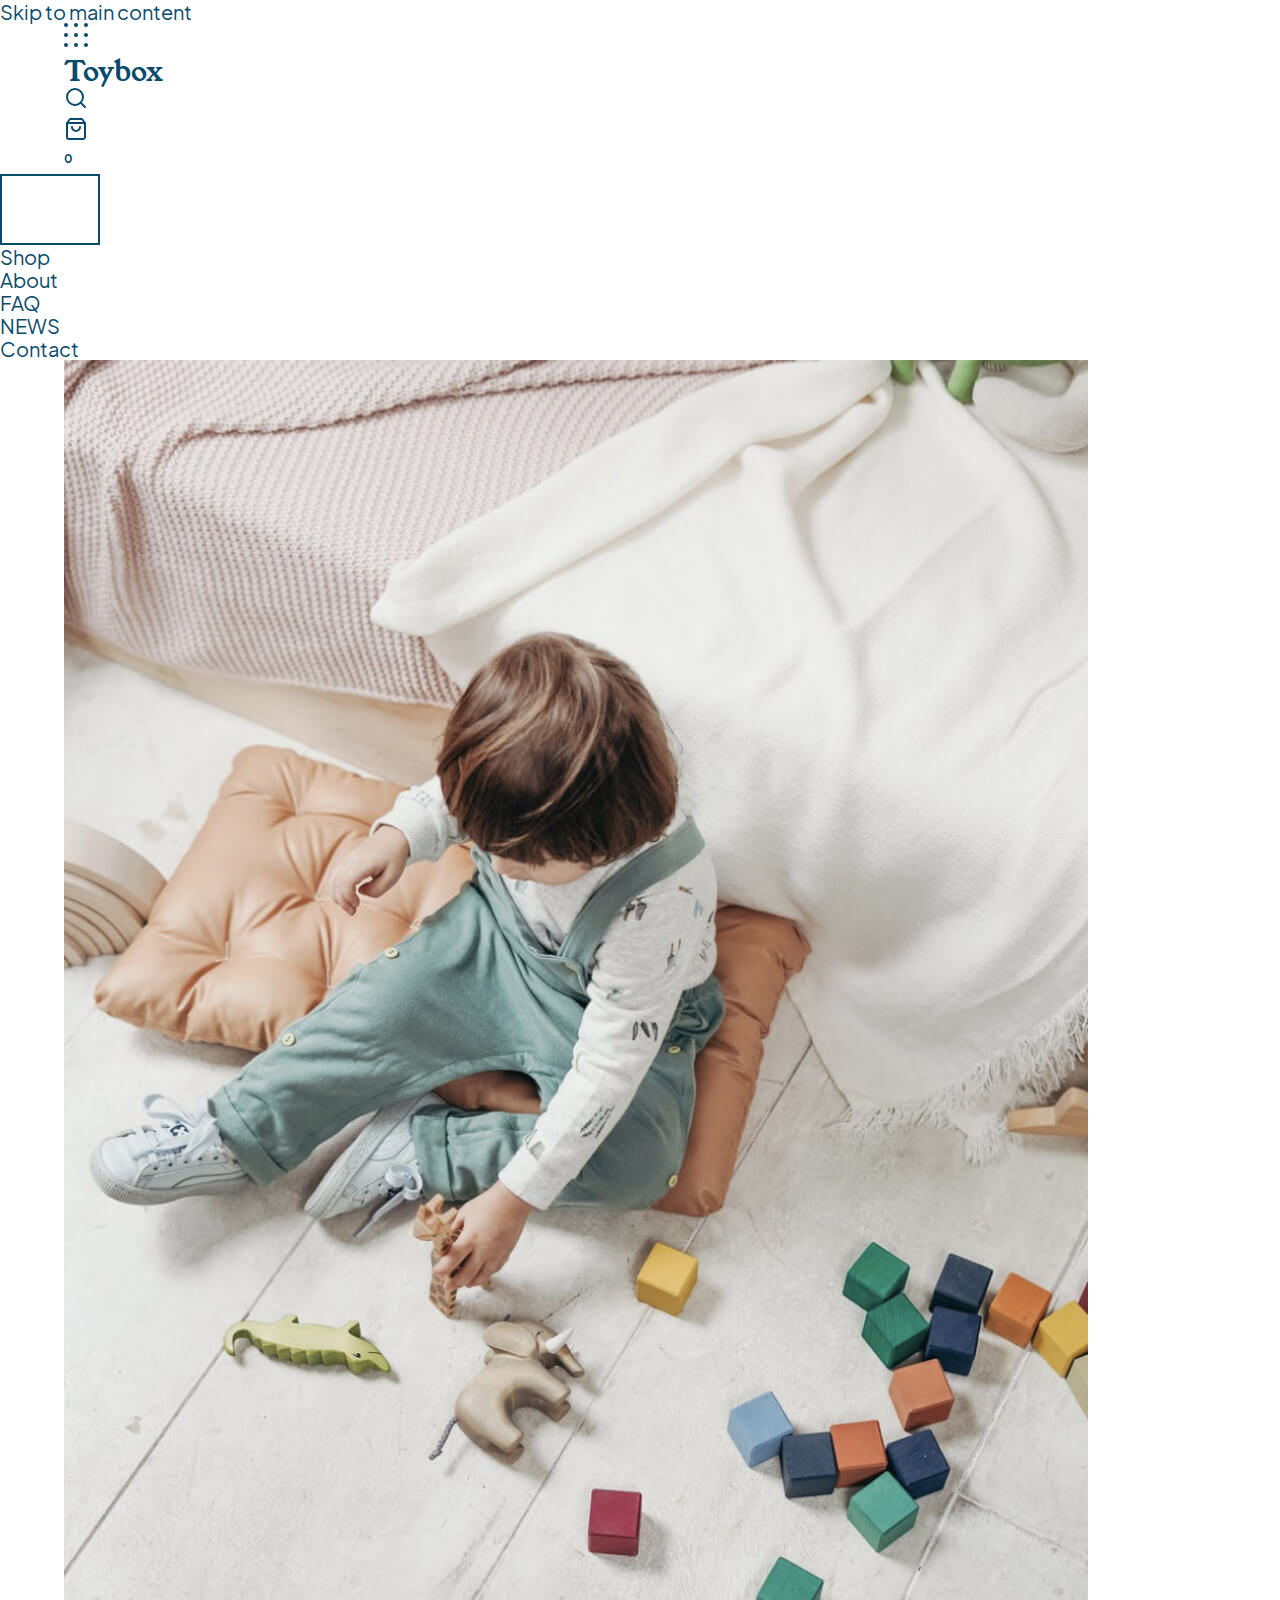
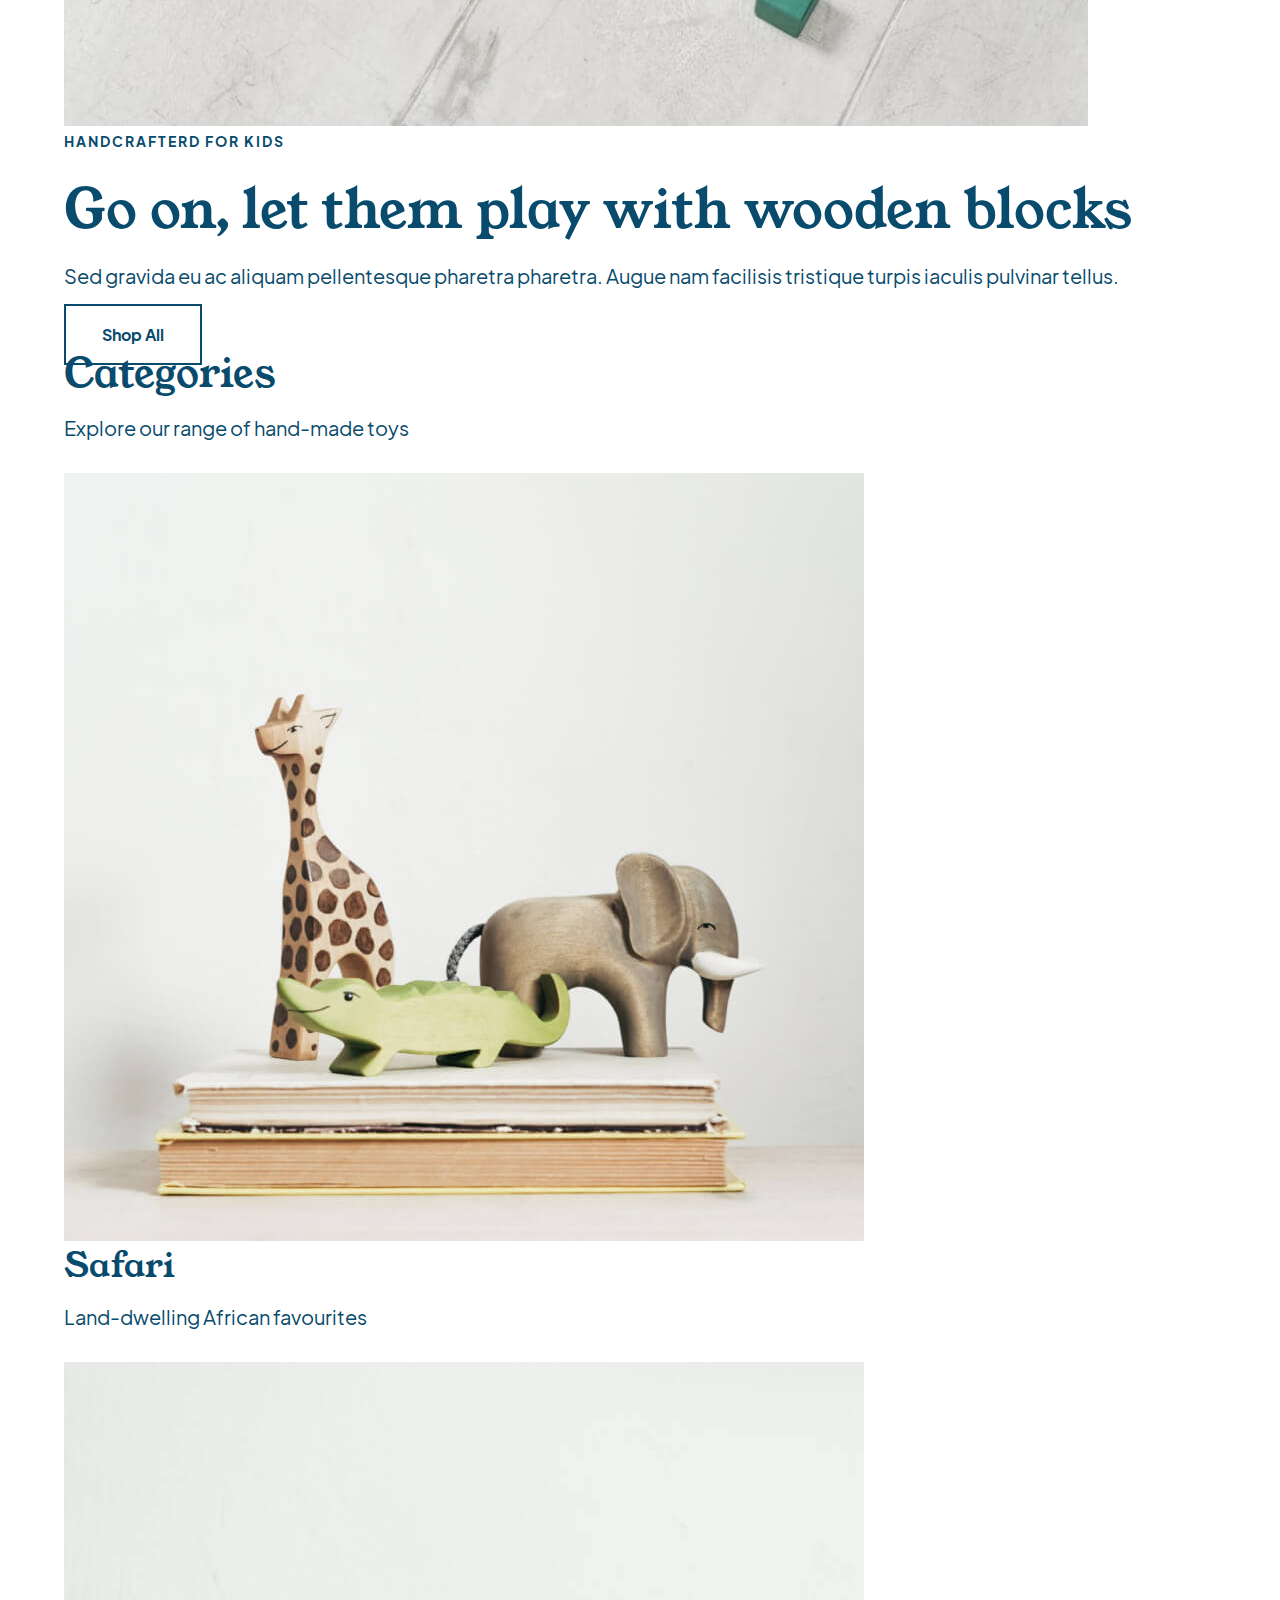
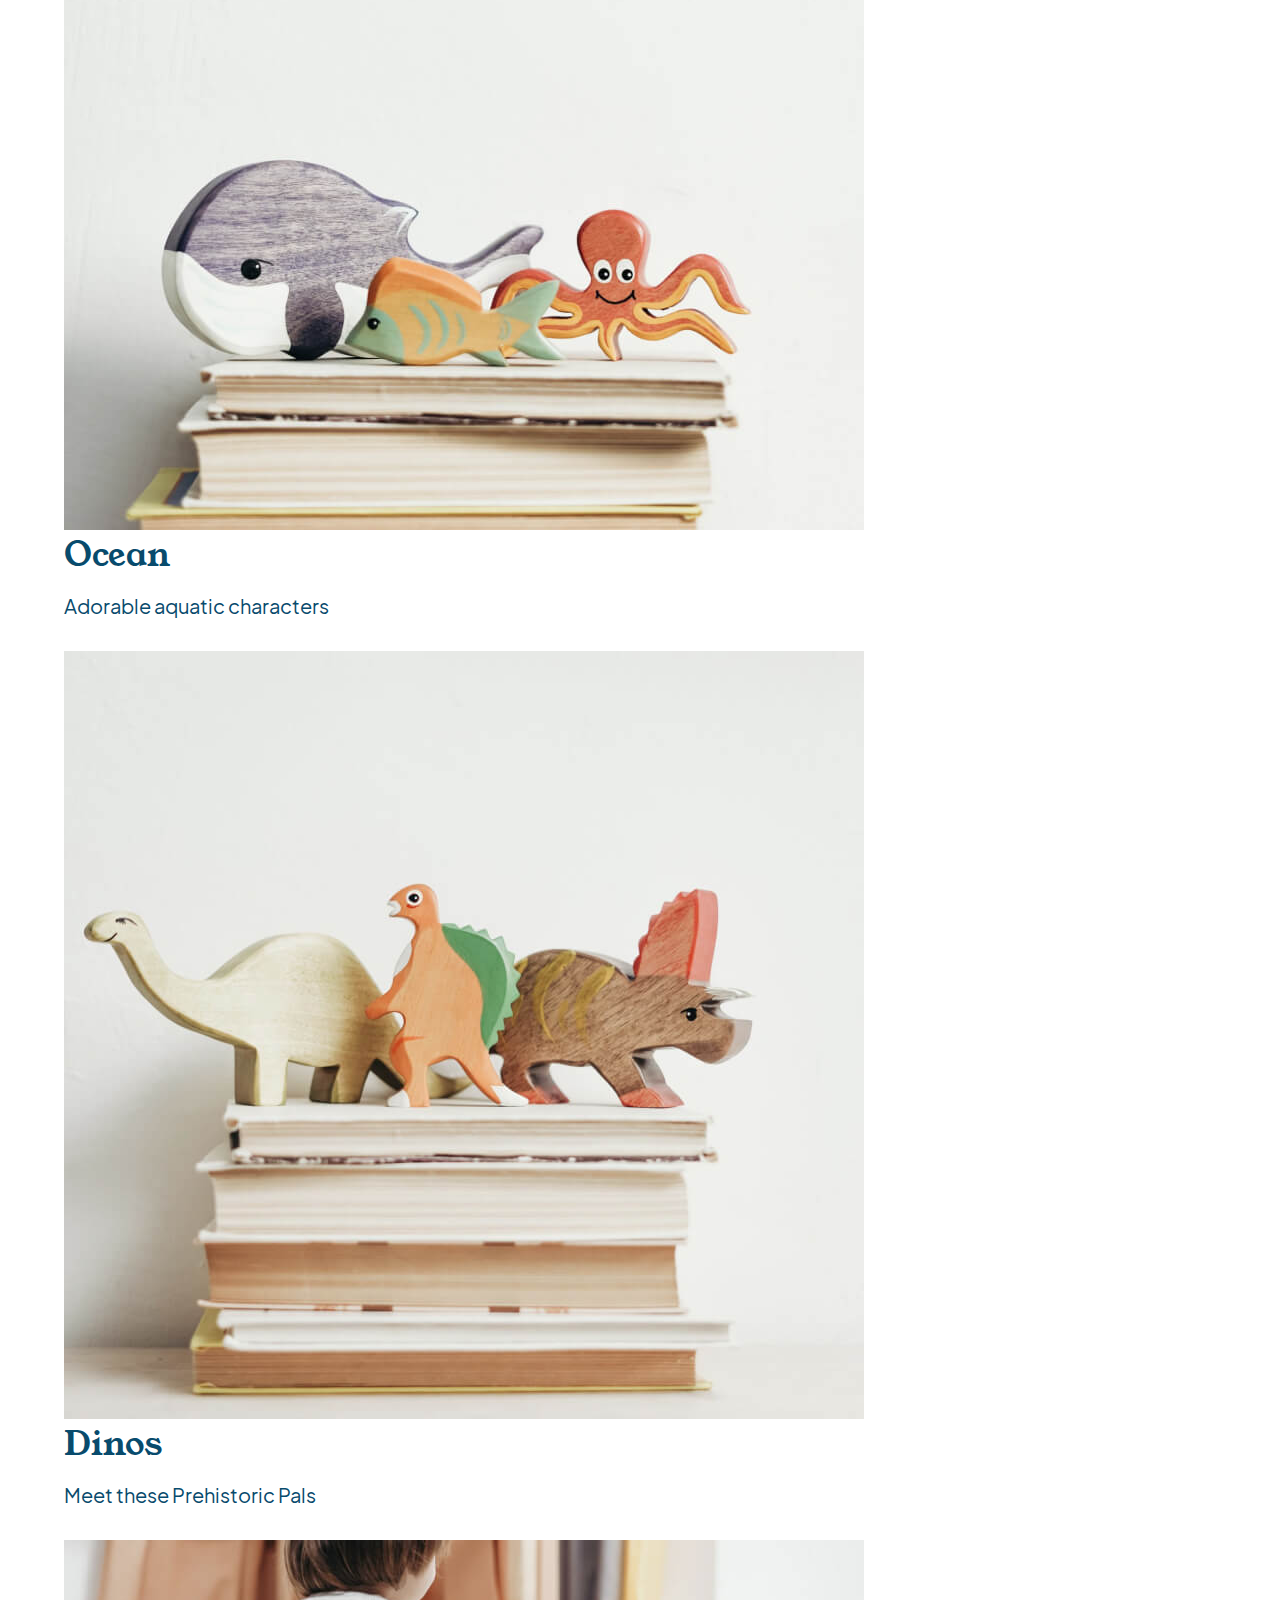
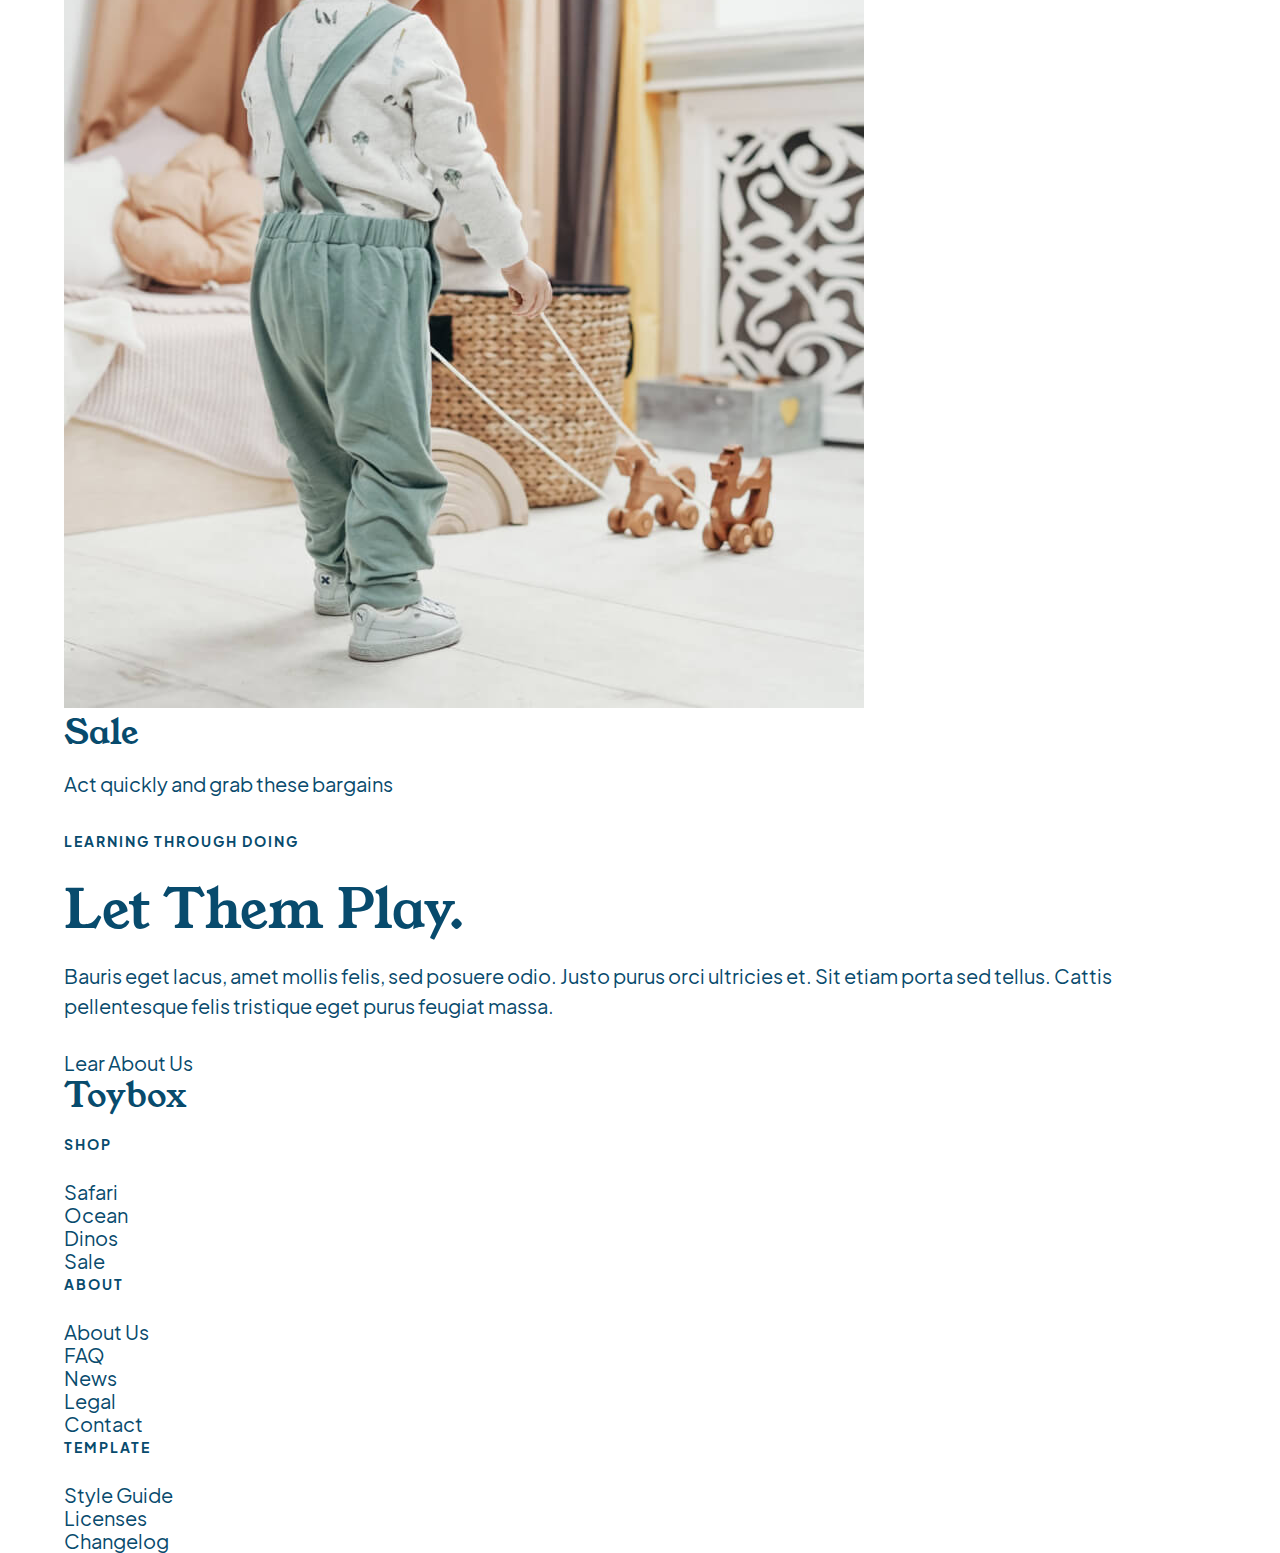
==== commit c637f9a0: "Small changes to class names" ====
--- a/index.html
+++ b/index.html
@@ -39,7 +39,7 @@
 
 					<!-- Counter -->
 					<div class="counter">
-						<p>0</p>
+						<p class="smallCopy">0</p>
 					</div><!-- .counter END -->
 				</div><!-- .searchCart END -->
 			</div><!-- .wrapper END -->
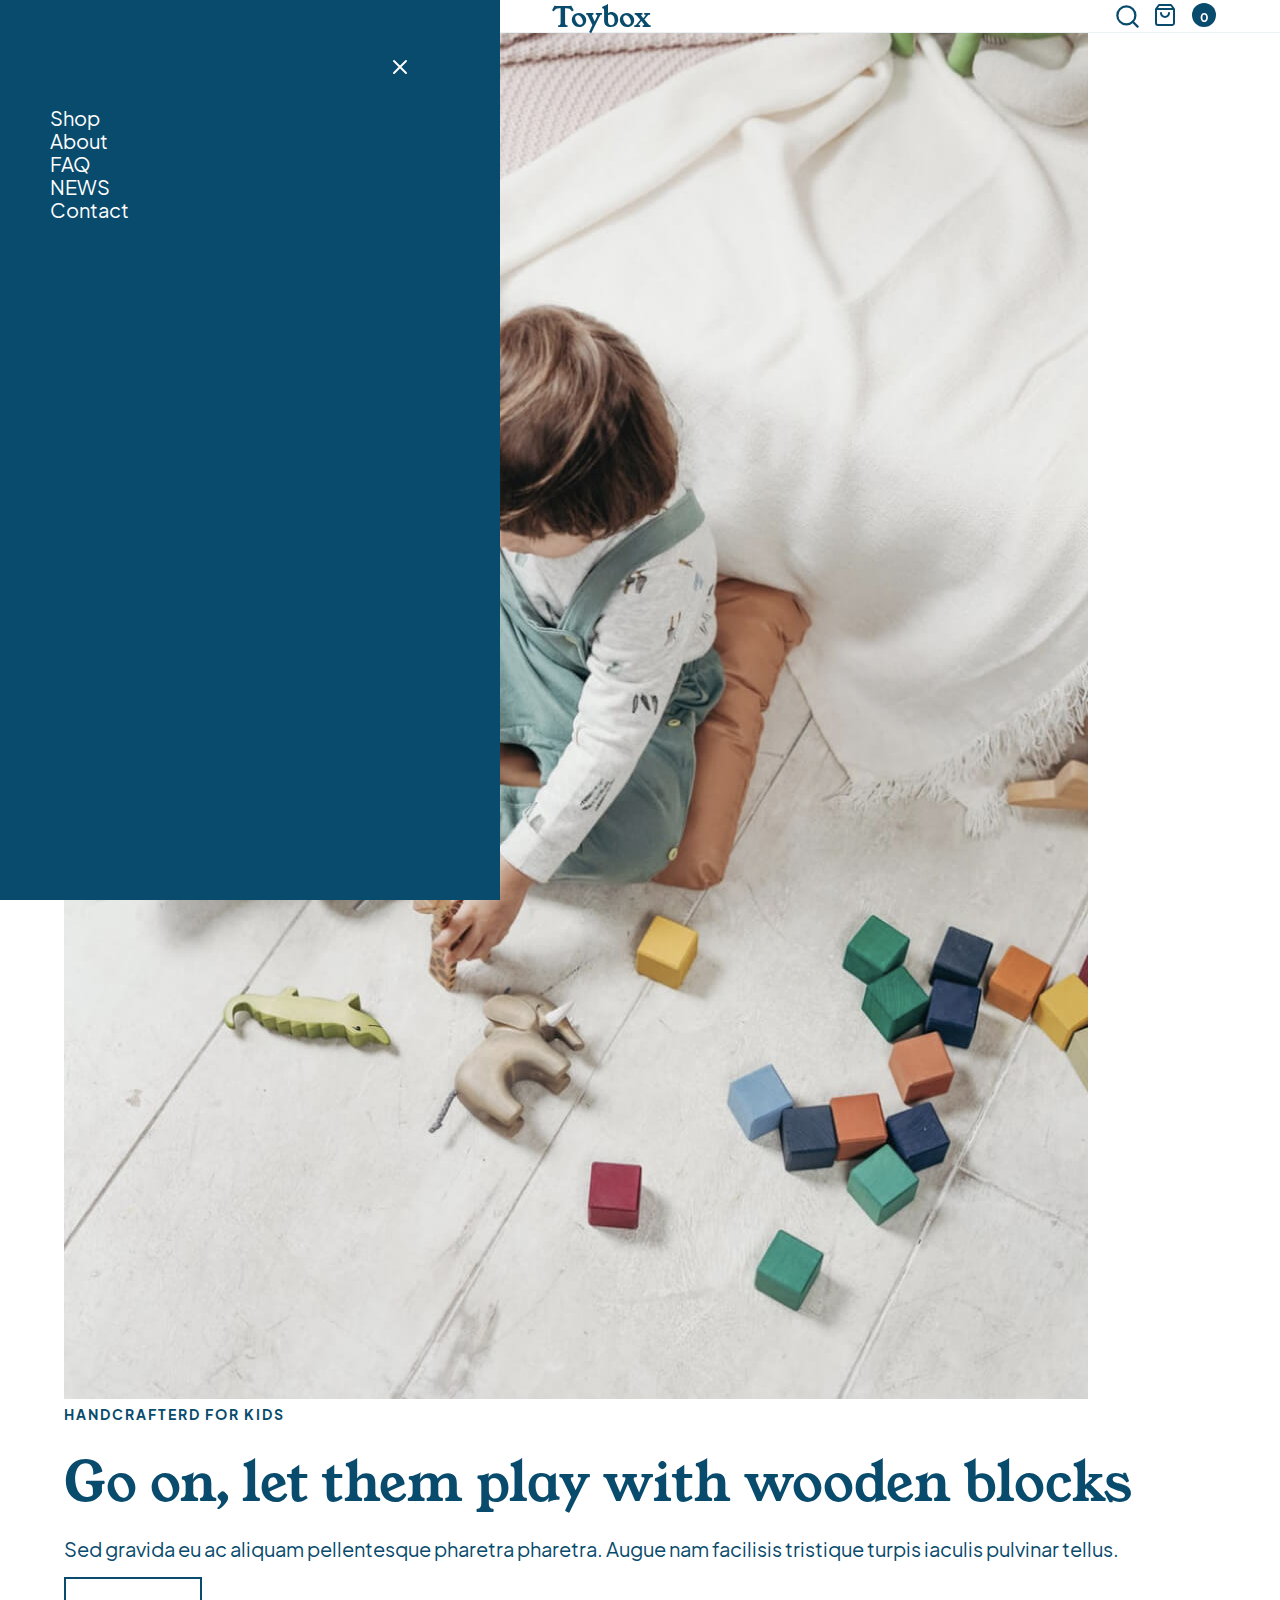
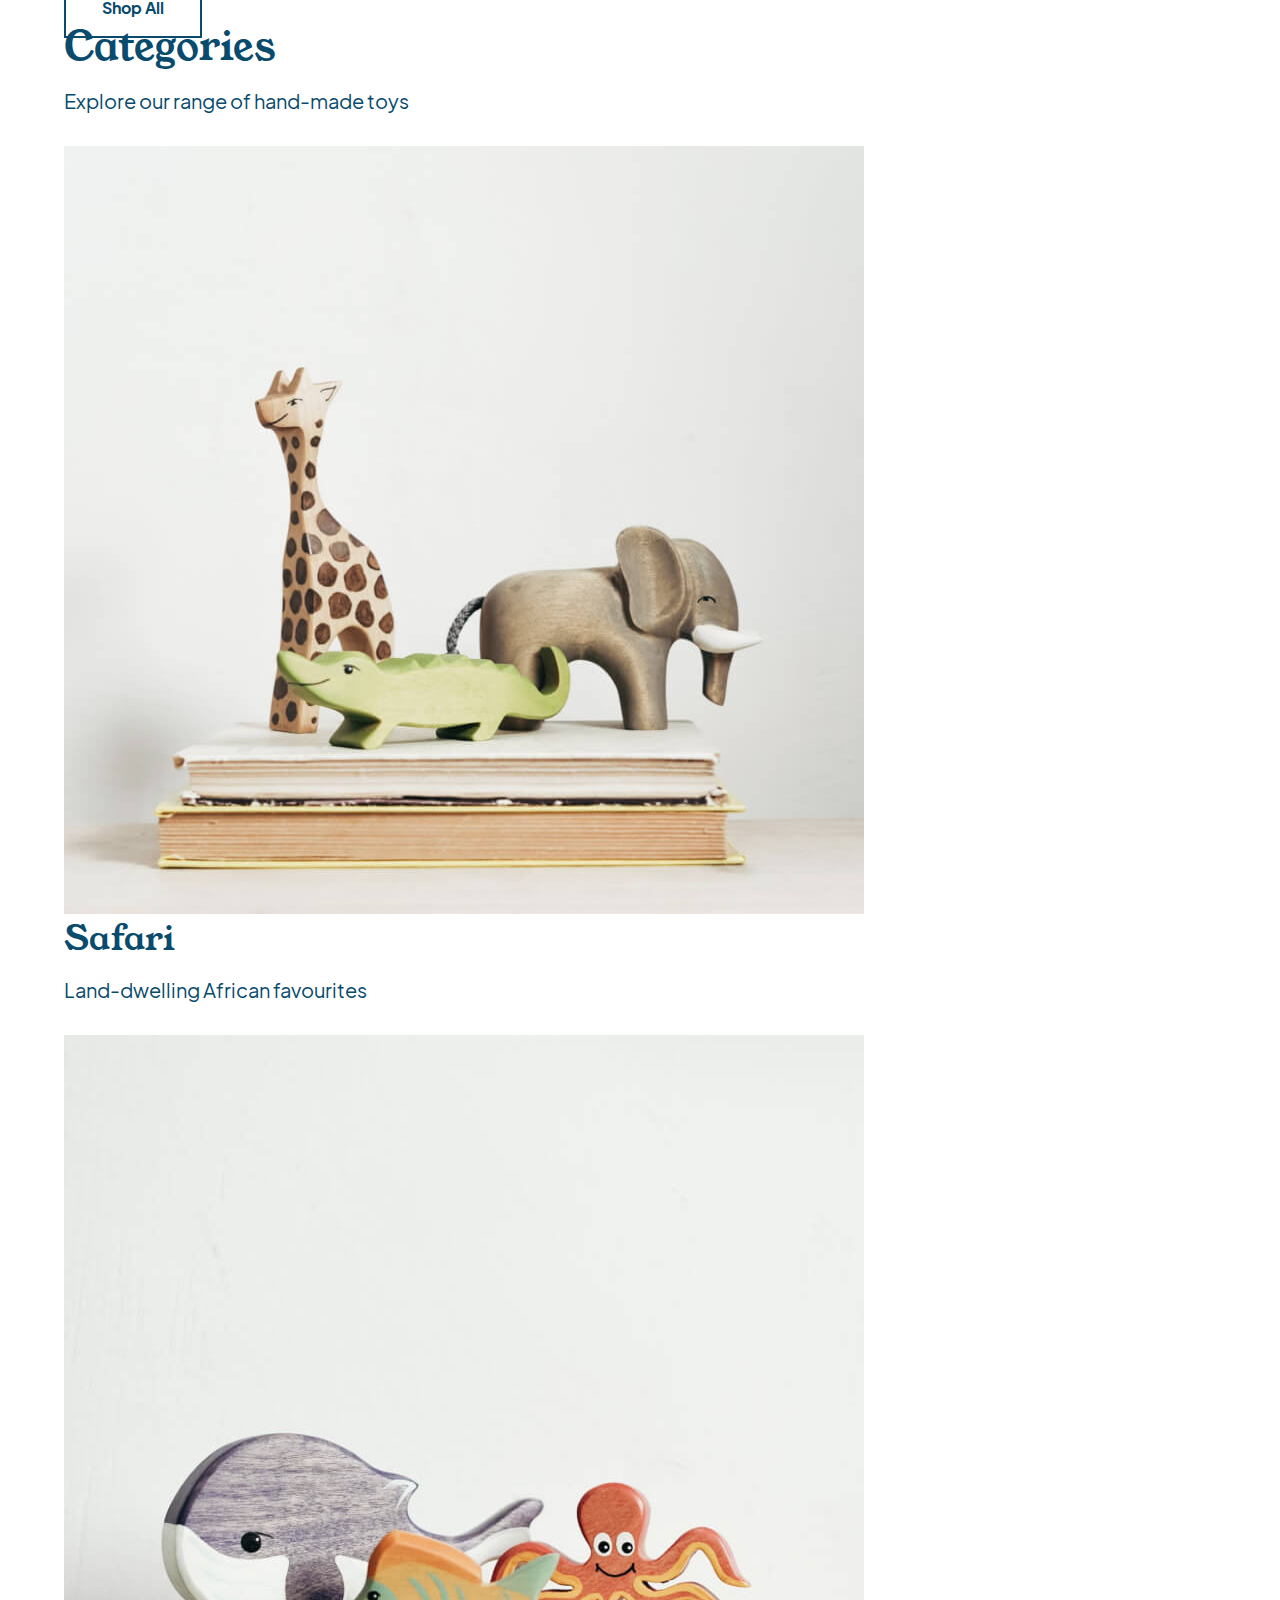
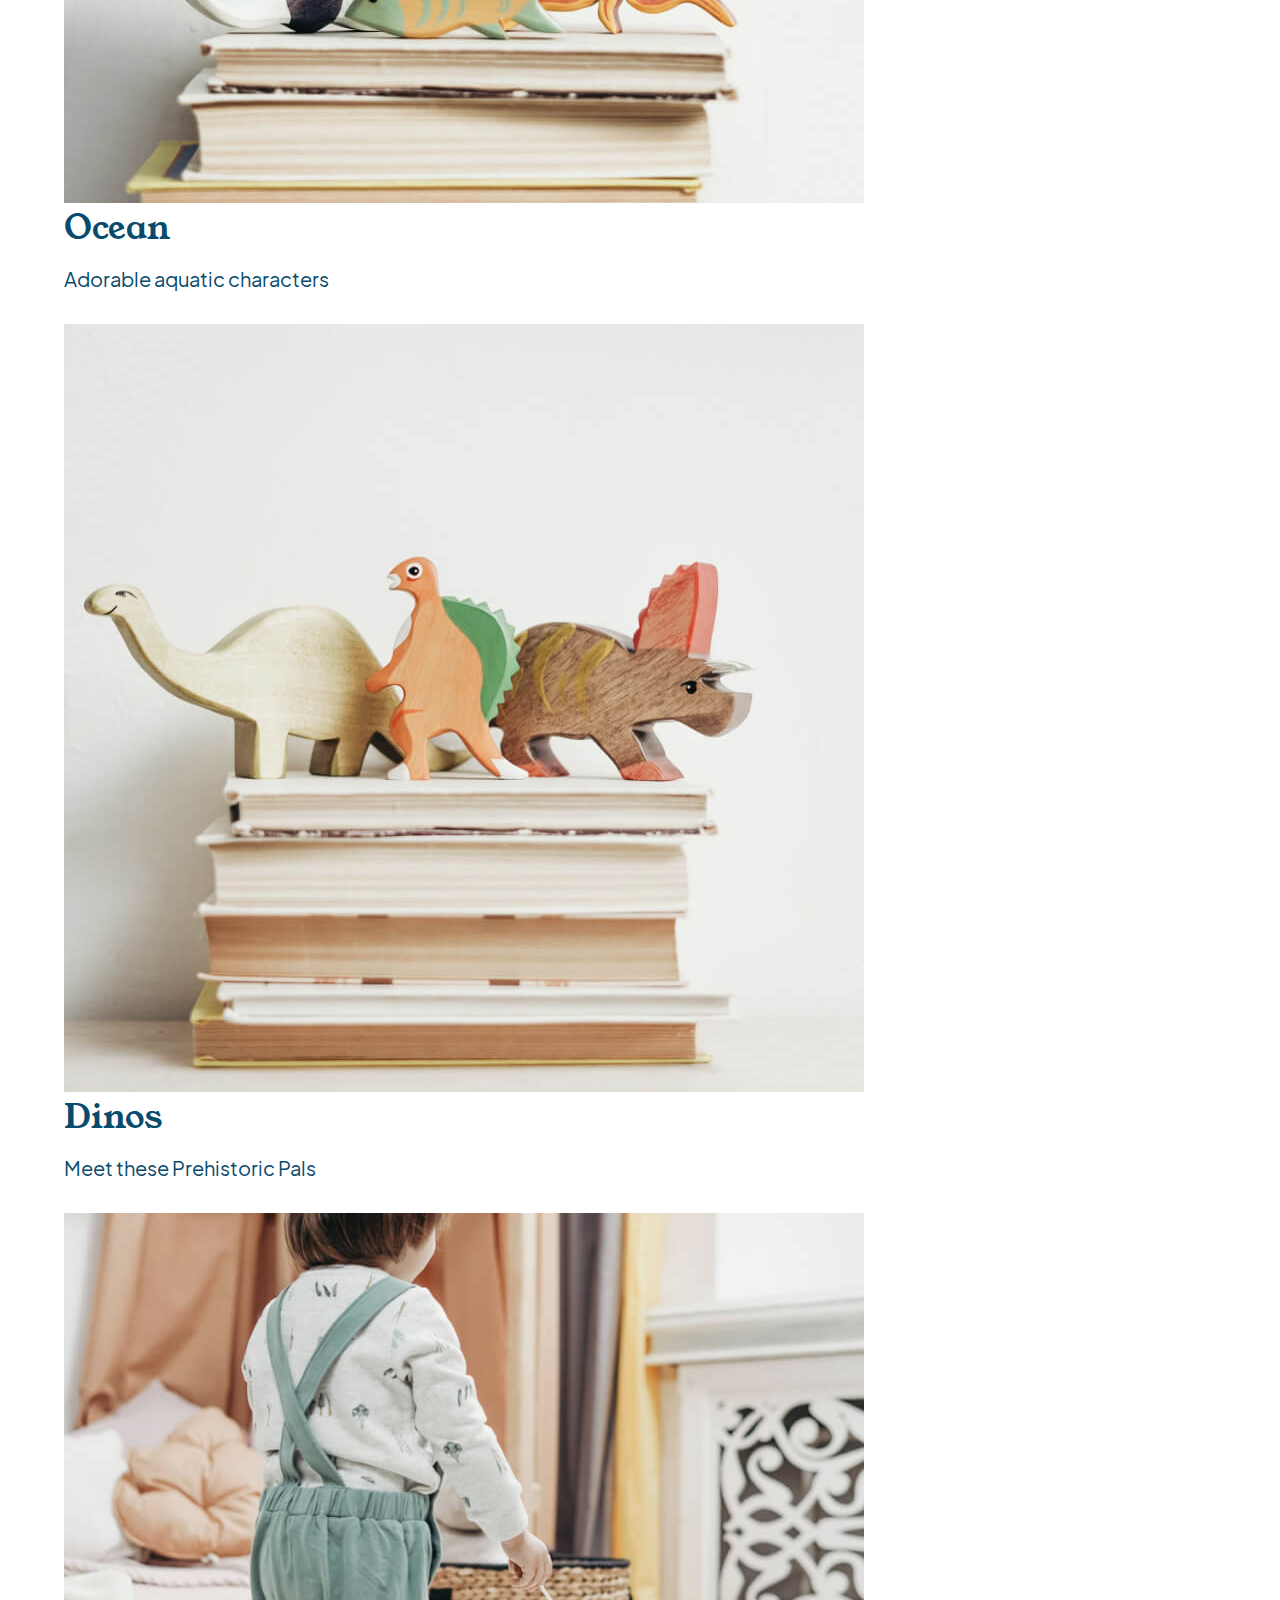
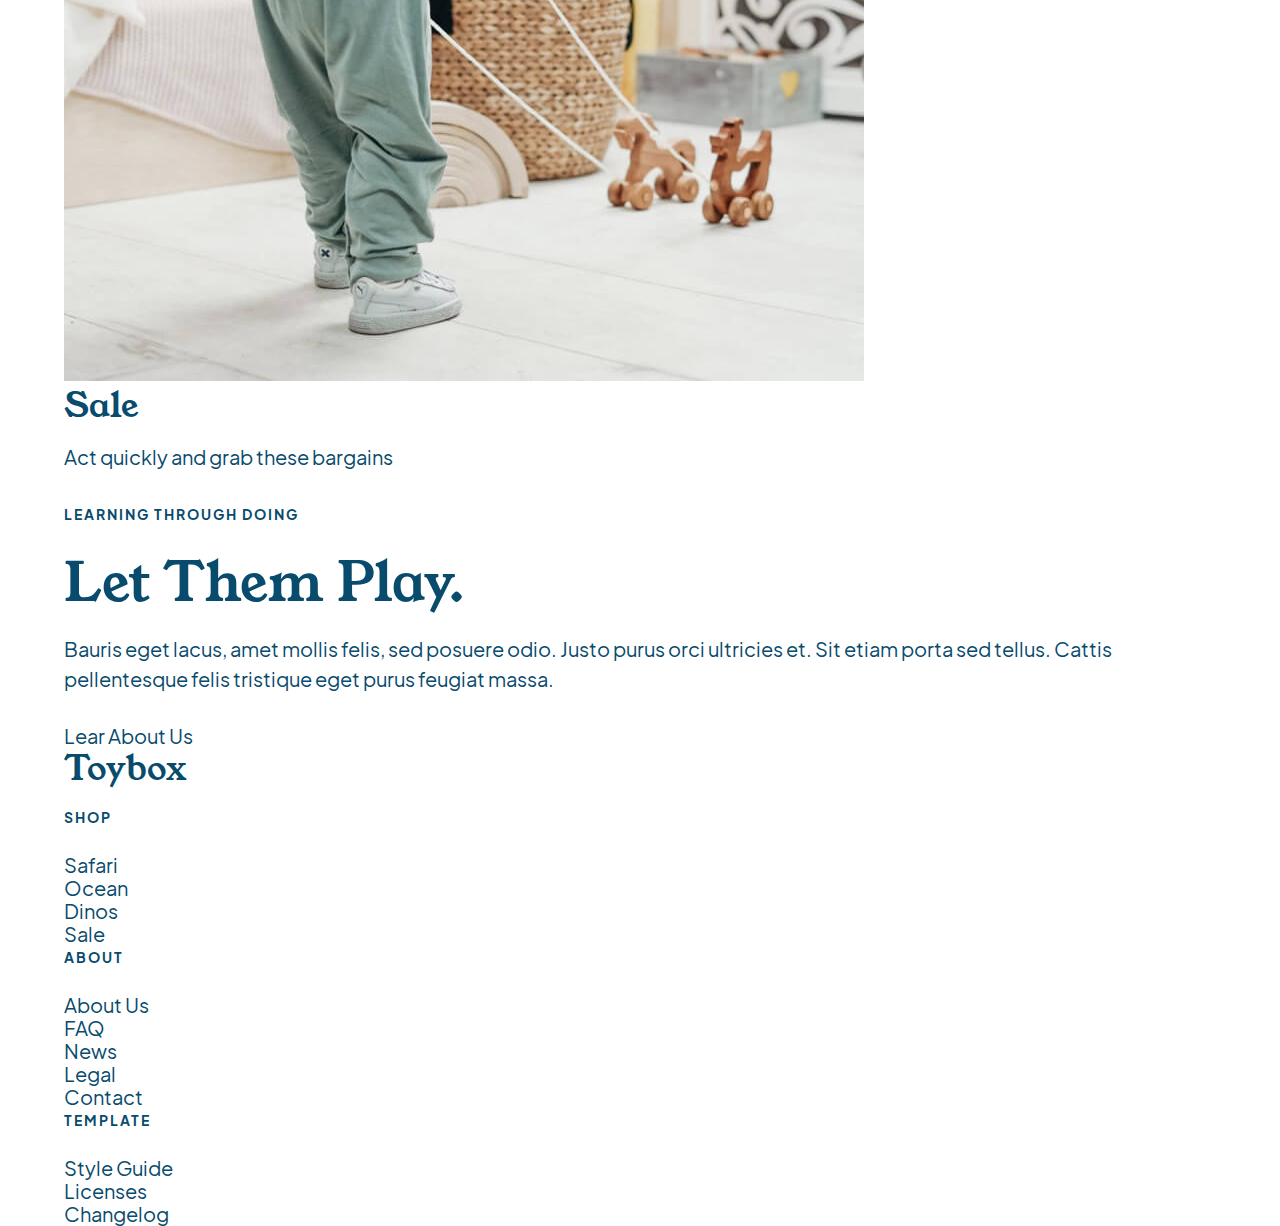
==== commit 1ce09726: "Added slide out Nav styles" ====
--- a/index.html
+++ b/index.html
@@ -11,7 +11,7 @@
 	<!-- Our Skiplink -->
 	<a href="#mainContent" class="skipLink">Skip to main content</a>
 	<!-- Our nav -->
-    <nav>
+    <nav class="navBar">
 			<!-- A wrapper to contian our content -->
 			<div class="wrapper">
 
@@ -46,17 +46,20 @@
 
 			<!-- WE STILL NEED TO ADD THE CONTENT FOR OUR SLIDE OUT NAV -->
 			<div class="slideOutNav">
-				<button>
-					<img src="./assets/menu-close.svg" alt="Close Button for our Slide-Out Nav">
-				</button>
-			</div>
-			<ul class="mainMenu">
-				<li><a href="#">Shop</a></li>
-				<li><a href="#">About</a></li>
-				<li><a href="#">FAQ</a></li>
-				<li><a href="#">NEWS</a></li>
-				<li><a href="./contact.html">Contact</a></li>
-			</ul>
+				<div class="buttonContainer">
+					<button>
+						<img src="./assets/menu-close.svg" alt="Close Button for our Slide-Out Nav">
+					</button>
+				</div>
+
+				<ul class="mainMenu">
+					<li><a href="#">Shop</a></li>
+					<li><a href="#">About</a></li>
+					<li><a href="#">FAQ</a></li>
+					<li><a href="#">NEWS</a></li>
+					<li><a href="./contact.html">Contact</a></li>
+				</ul>
+			</div>
 		</nav>
 
 		<!-- Our header -->
--- a/styles/styles.css
+++ b/styles/styles.css
@@ -226,6 +226,8 @@
   overflow: hidden;
 }
 
+/* site fonts */
+/* site colours */
 /* site fonts */
 /* site colours */
 /* import Jakarta Sans font */
@@ -322,10 +324,6 @@
   transition: 0.3s;
 }
 
-/* site fonts */
-/* site colours */
-/* site fonts */
-/* site colours */
 .wrapper {
   width: 90%;
   max-width: 1260px;
@@ -410,4 +408,74 @@
 a.button:focus {
   background-color: #084b6d;
   color: #fff;
+}
+
+.skipLink {
+  font-size: 1rem;
+  padding: 10px;
+  background-color: #fff;
+  color: #084b6d;
+  position: absolute;
+  top: 0;
+  z-index: 999;
+  text-align: center;
+  width: 100%;
+  left: -100%;
+}
+.skipLink:focus {
+  left: 0;
+}
+
+.navBar {
+  position: sticky;
+  top: 0;
+  z-index: 10;
+  border-bottom: 1px solid rgba(8, 75, 109, 0.08);
+}
+.navBar .wrapper {
+  display: -webkit-box;
+  display: -ms-flexbox;
+  display: flex;
+  -webkit-box-pack: justify;
+      -ms-flex-pack: justify;
+          justify-content: space-between;
+  -webkit-box-align: center;
+      -ms-flex-align: center;
+          align-items: center;
+}
+
+.searchCart {
+  display: -webkit-box;
+  display: -ms-flexbox;
+  display: flex;
+  gap: 15px;
+}
+
+.counter p {
+  background-color: #084b6d;
+  color: #fff;
+  width: 24px;
+  height: 24px;
+  border-radius: 50%;
+  text-align: center;
+}
+
+.slideOutNav {
+  height: 100vh;
+  z-index: 20;
+  background-color: #084b6d;
+  color: #fff;
+  width: 100%;
+  max-width: 500px;
+  position: fixed;
+  top: 0;
+  padding: 35px 50px;
+}
+.slideOutNav .buttonContainer {
+  display: -webkit-box;
+  display: -ms-flexbox;
+  display: flex;
+  -webkit-box-pack: end;
+      -ms-flex-pack: end;
+          justify-content: flex-end;
 }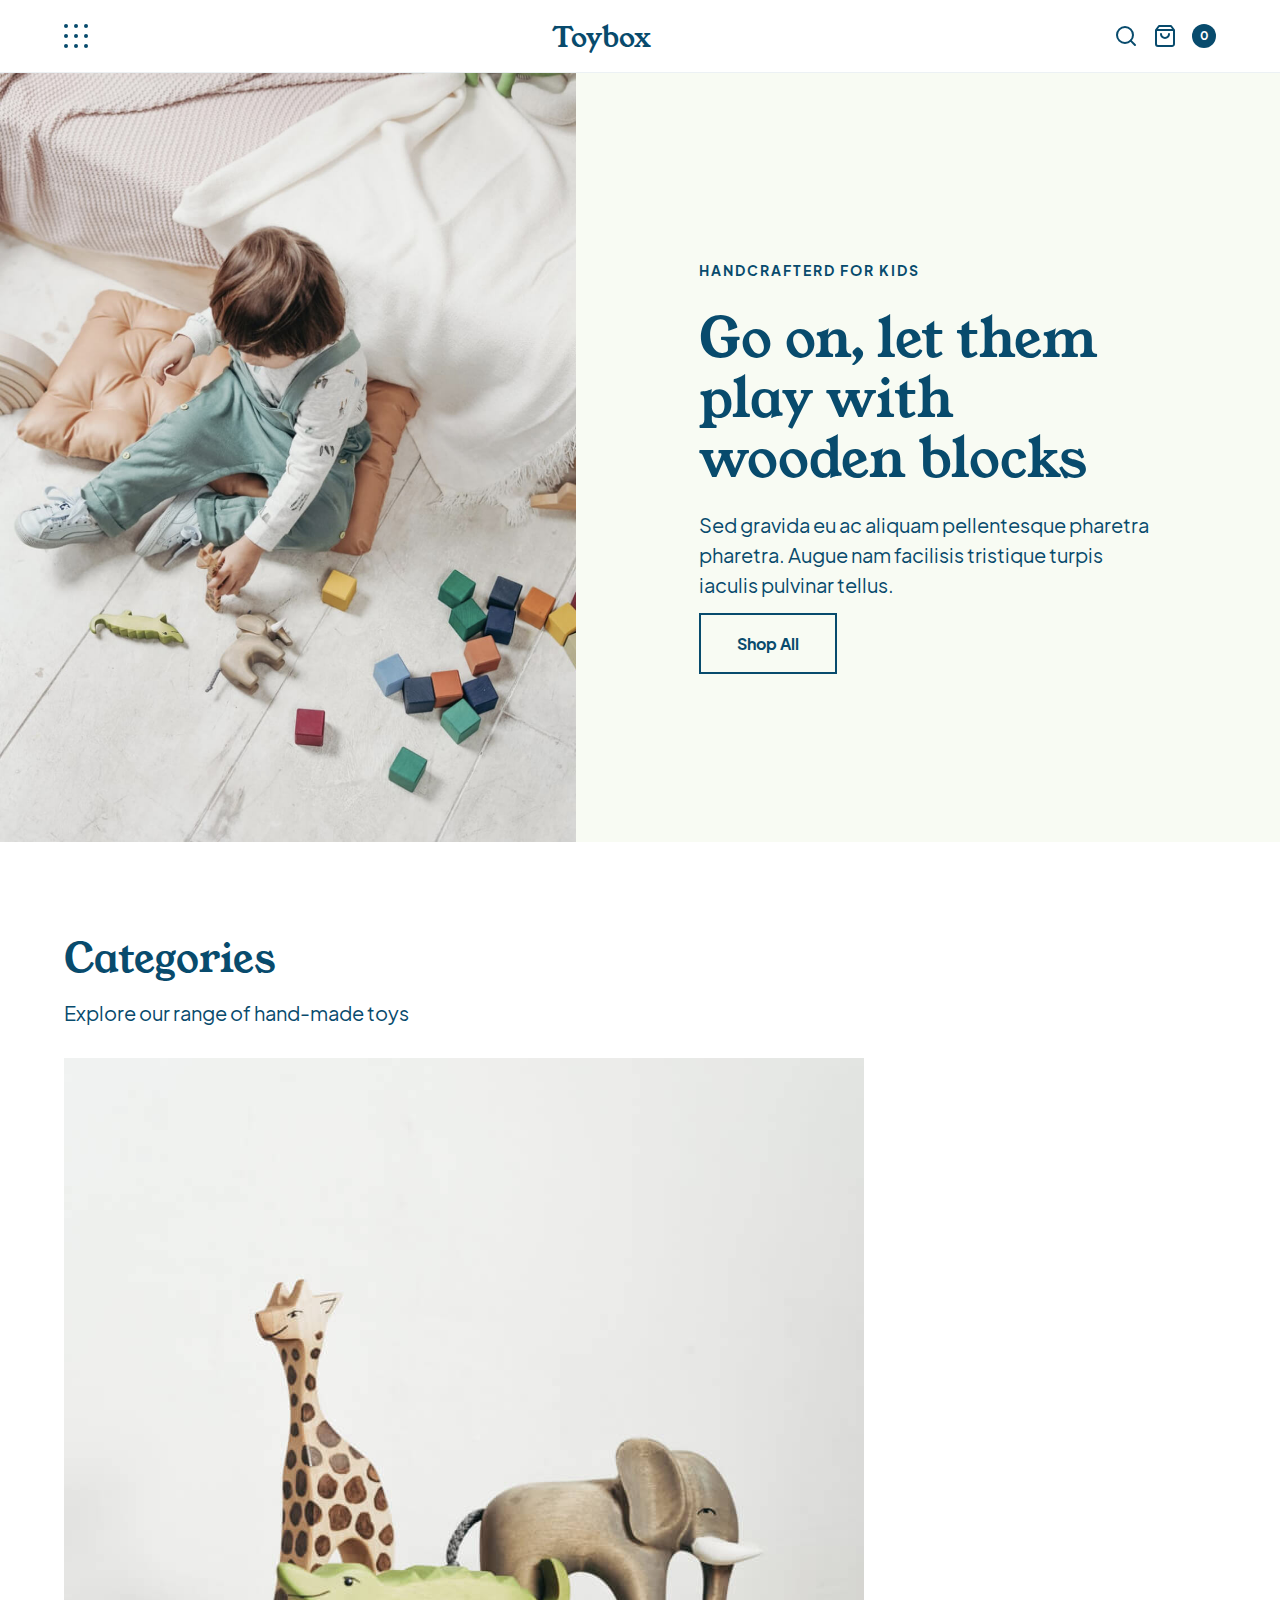
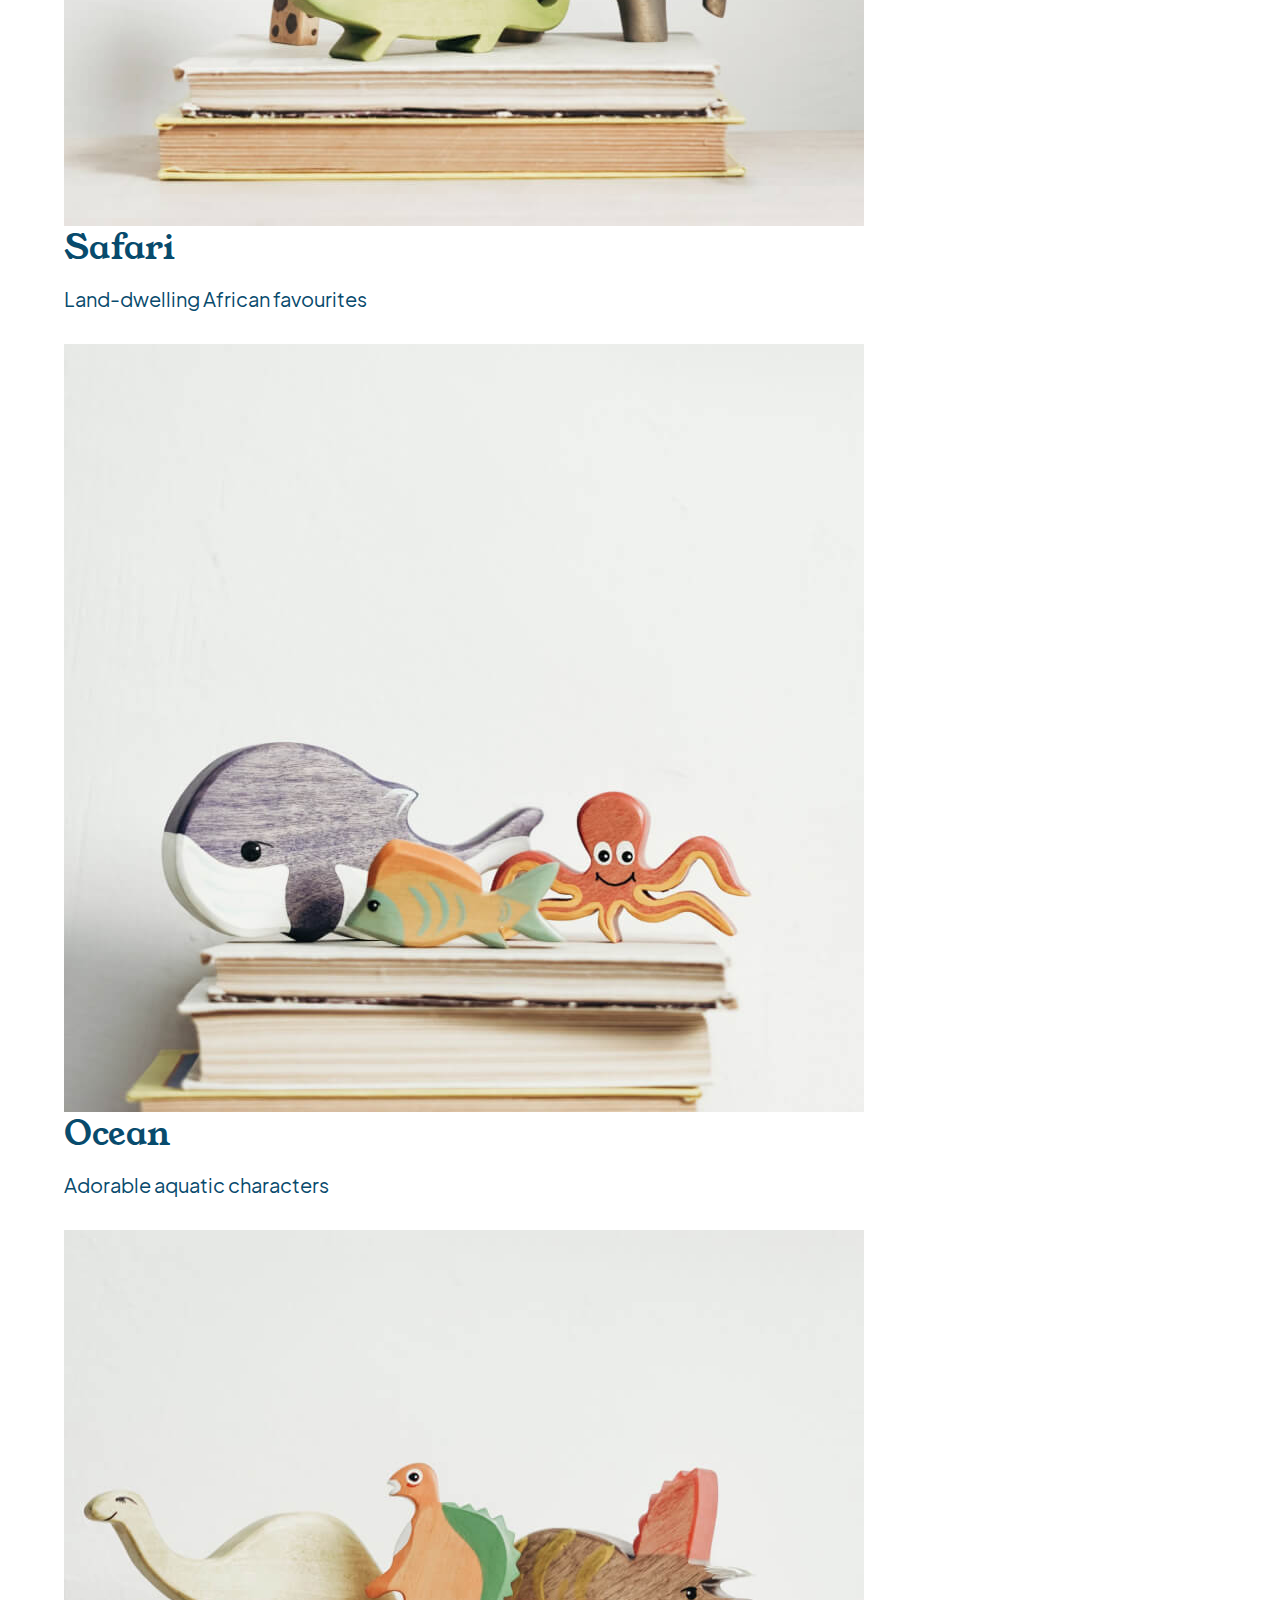
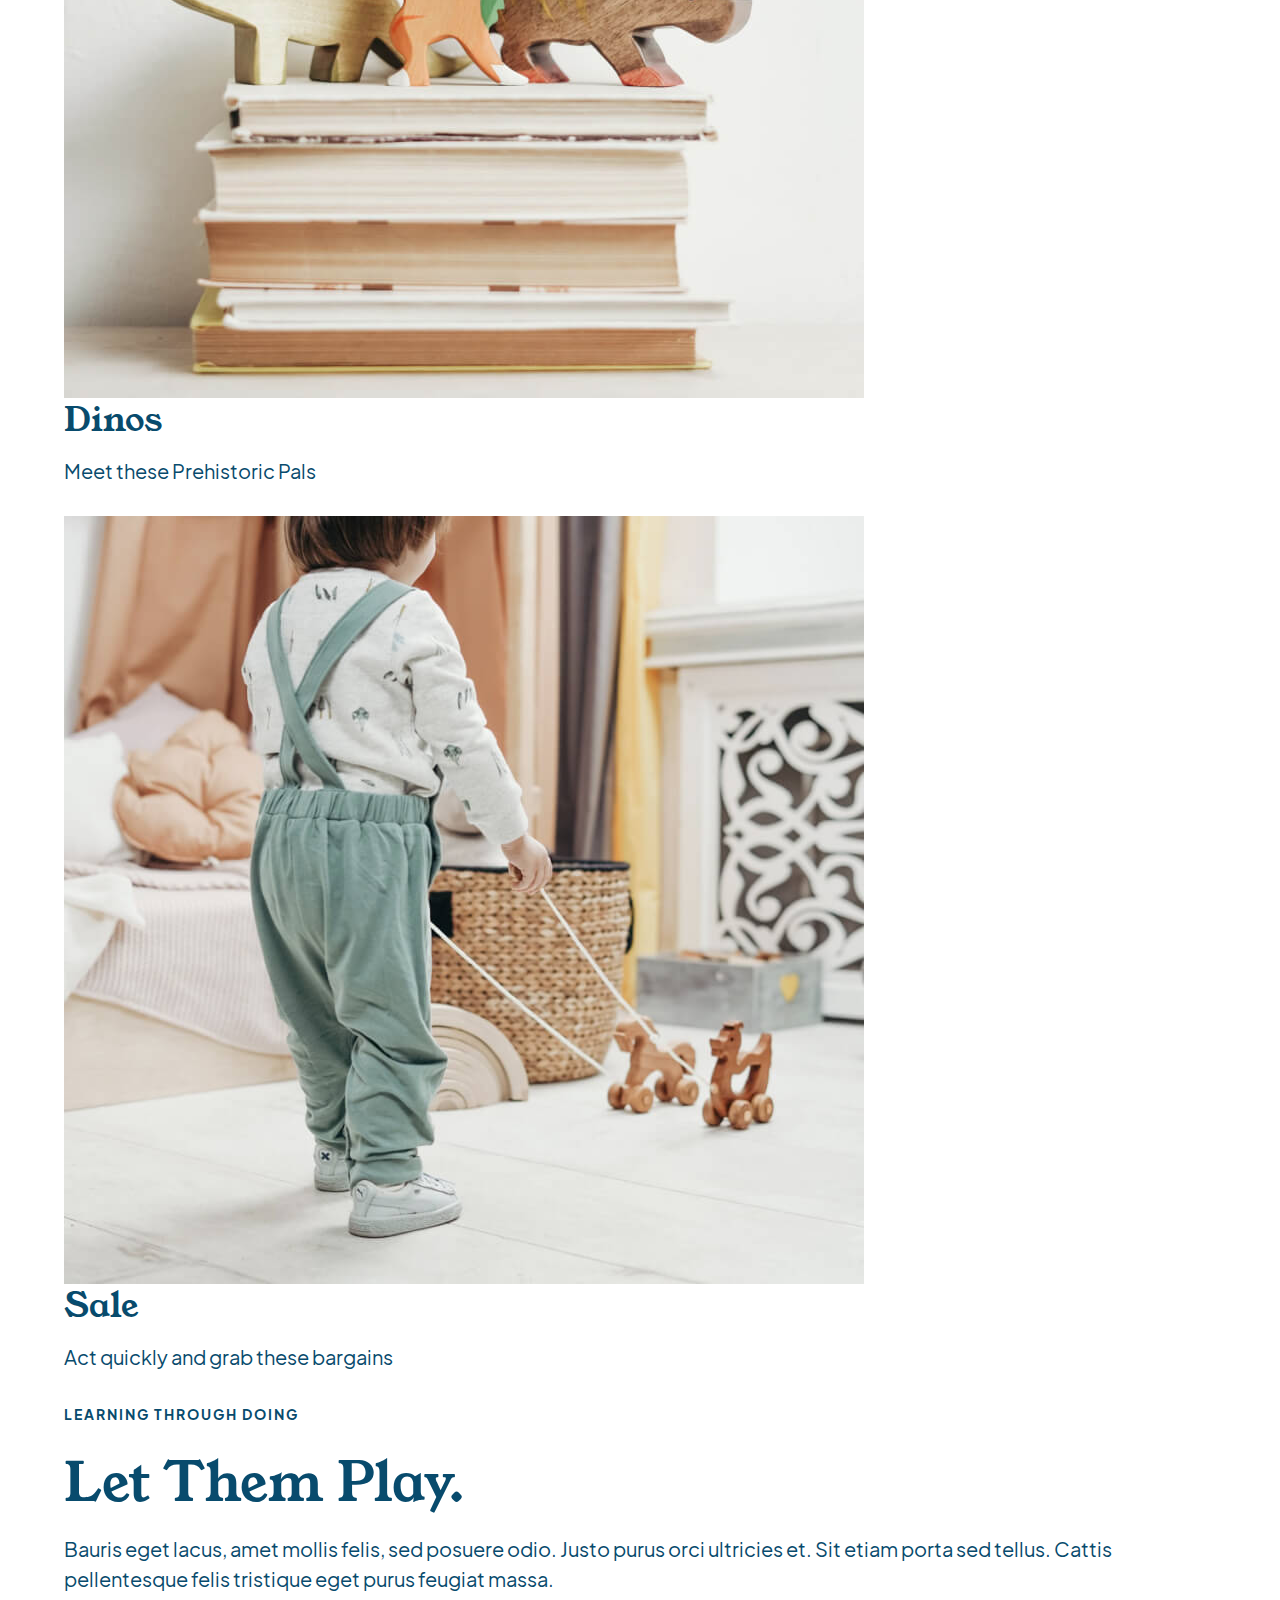
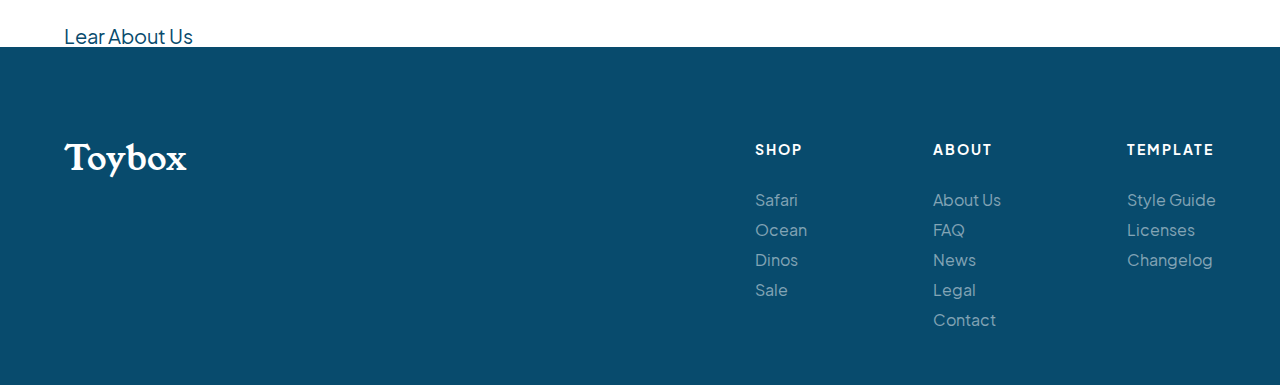
==== commit 0e8b5e19: "Added header section" ====
--- a/index.html
+++ b/index.html
@@ -68,10 +68,12 @@
 				<img src="./assets/header-image.jpg" alt="A toddler playing with wooden blocks">
 			</div>
 			<div class="wrapper headerContent">
-				<h5>Handcrafterd for kids</h5>
-				<h3>Go on, let them play with wooden blocks</h3>
-				<p>Sed gravida eu ac aliquam pellentesque pharetra pharetra. Augue nam facilisis tristique turpis iaculis pulvinar tellus.</p>
-				<a href="#" class="button">Shop All</a>
+				<div class="contentContainer">
+					<h5>Handcrafterd for kids</h5>
+					<h3>Go on, let them play with wooden blocks</h3>
+					<p>Sed gravida eu ac aliquam pellentesque pharetra pharetra. Augue nam facilisis tristique turpis iaculis pulvinar tellus.</p>
+					<a href="#" class="button">Shop All</a>
+				</div>
 			</div>
 		</header>
 
--- a/styles/styles.css
+++ b/styles/styles.css
@@ -226,6 +226,11 @@
   overflow: hidden;
 }
 
+img {
+  max-width: 100%;
+  display: block;
+}
+
 /* site fonts */
 /* site colours */
 /* site fonts */
@@ -302,6 +307,7 @@
   margin: 0 0 30px 0;
 }
 p.smallCopy {
+  line-height: 1.2rem;
   font-size: 0.6rem;
   font-weight: bold;
   margin: 0;
@@ -431,6 +437,7 @@
   top: 0;
   z-index: 10;
   border-bottom: 1px solid rgba(8, 75, 109, 0.08);
+  background-color: #fff;
 }
 .navBar .wrapper {
   display: -webkit-box;
@@ -442,6 +449,7 @@
   -webkit-box-align: center;
       -ms-flex-align: center;
           align-items: center;
+  padding: 20px 0;
 }
 
 .searchCart {
@@ -451,13 +459,21 @@
   gap: 15px;
 }
 
+.counter {
+  display: -webkit-box;
+  display: -ms-flexbox;
+  display: flex;
+  -webkit-box-align: center;
+      -ms-flex-align: center;
+          align-items: center;
+}
 .counter p {
   background-color: #084b6d;
   color: #fff;
   width: 24px;
   height: 24px;
+  text-align: center;
   border-radius: 50%;
-  text-align: center;
 }
 
 .slideOutNav {
@@ -469,6 +485,7 @@
   max-width: 500px;
   position: fixed;
   top: 0;
+  left: -500px;
   padding: 35px 50px;
 }
 .slideOutNav .buttonContainer {
@@ -478,4 +495,60 @@
   -webkit-box-pack: end;
       -ms-flex-pack: end;
           justify-content: flex-end;
+}
+
+.footer {
+  background-color: #084b6d;
+  color: #fff;
+  padding: 90px 0 50px;
+}
+.footer .footerFlex {
+  display: -webkit-box;
+  display: -ms-flexbox;
+  display: flex;
+  -webkit-box-pack: justify;
+      -ms-flex-pack: justify;
+          justify-content: space-between;
+}
+.footer .footerNav {
+  display: -webkit-box;
+  display: -ms-flexbox;
+  display: flex;
+  width: 40%;
+  -webkit-box-pack: justify;
+      -ms-flex-pack: justify;
+          justify-content: space-between;
+}
+.footer .footerNav a {
+  font-size: 0.8rem;
+  line-height: 1.5rem;
+  color: rgba(255, 255, 255, 0.5);
+}
+.footer .footerNav a:hover {
+  color: white;
+}
+.footer .footerNav a:focus {
+  color: white;
+}
+
+header {
+  background-color: #f8fbf3;
+  margin-bottom: 90px;
+  display: -webkit-box;
+  display: -ms-flexbox;
+  display: flex;
+  -webkit-box-align: center;
+      -ms-flex-align: center;
+          align-items: center;
+}
+header .headerImgContainer {
+  width: 45%;
+}
+header .headerContent {
+  width: 55%;
+  color: #084b6d;
+}
+header .headerContent .contentContainer {
+  width: 65%;
+  margin: 0 auto;
 }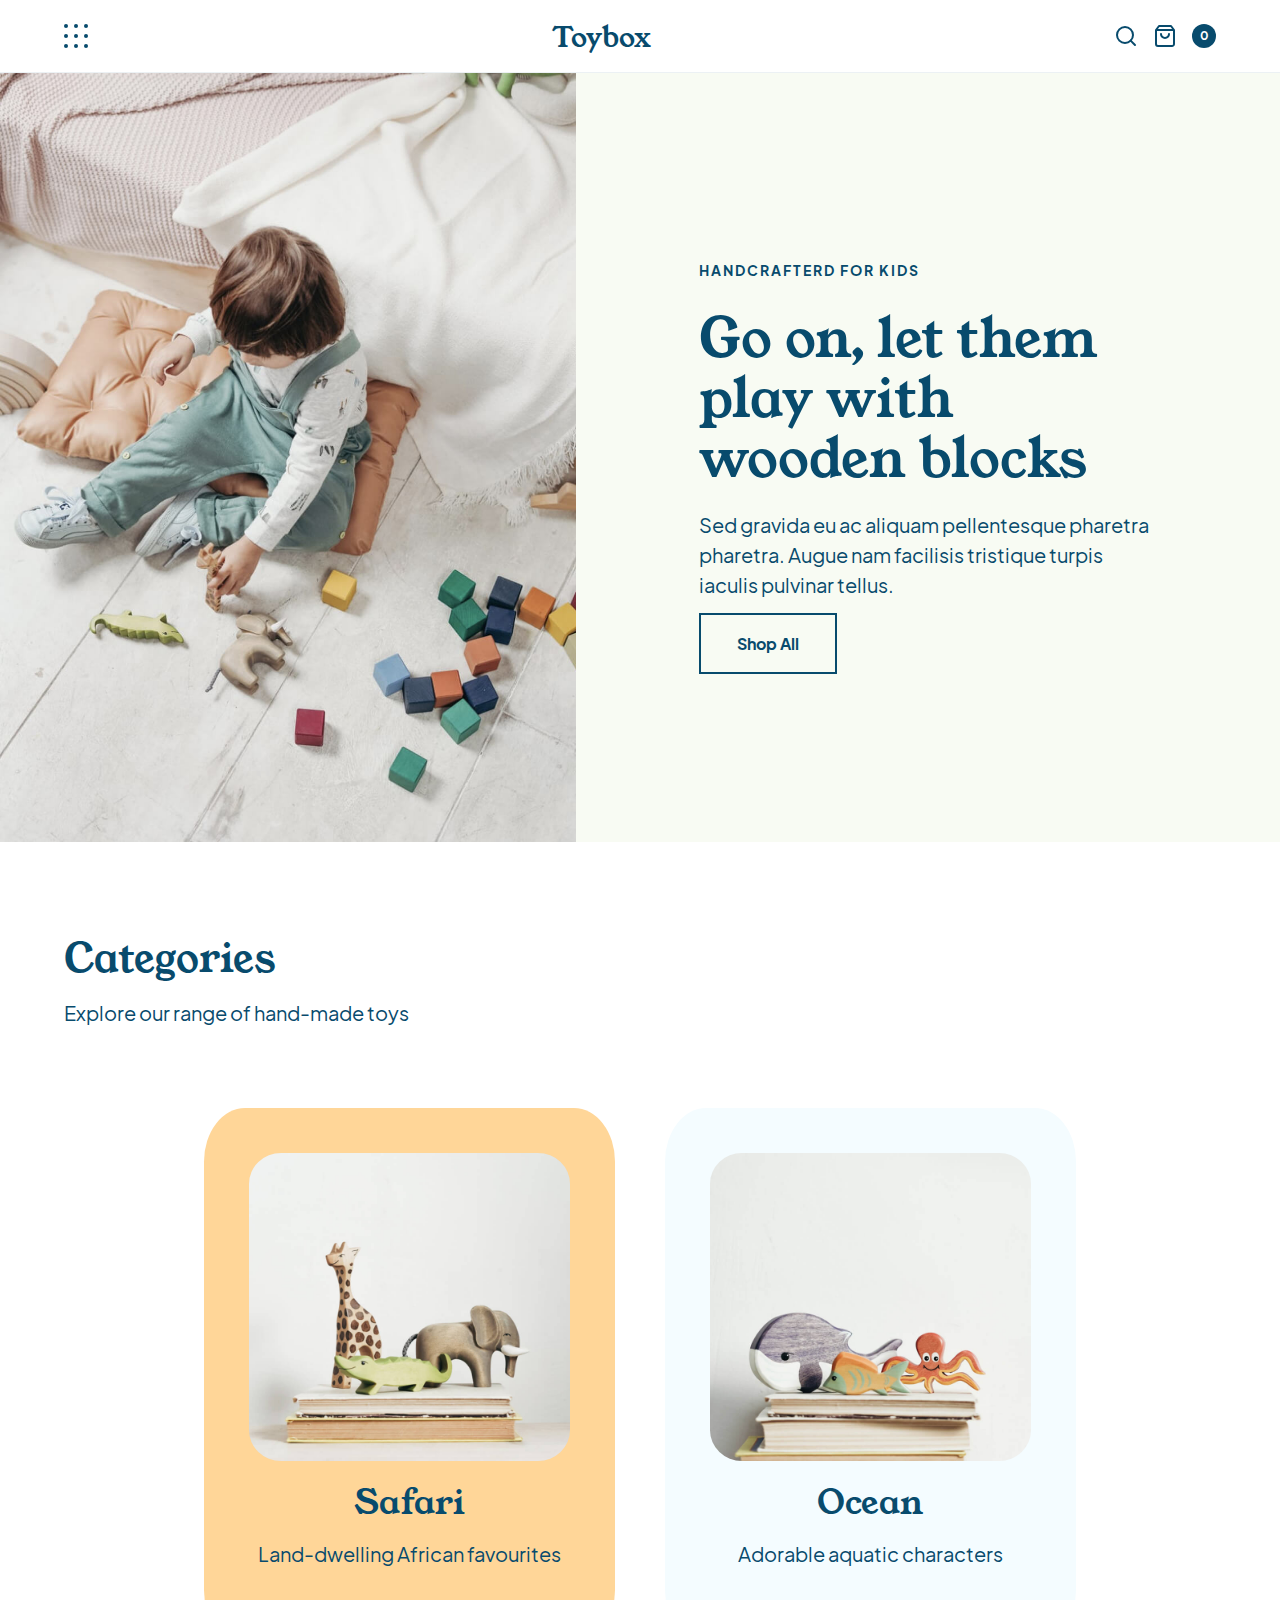
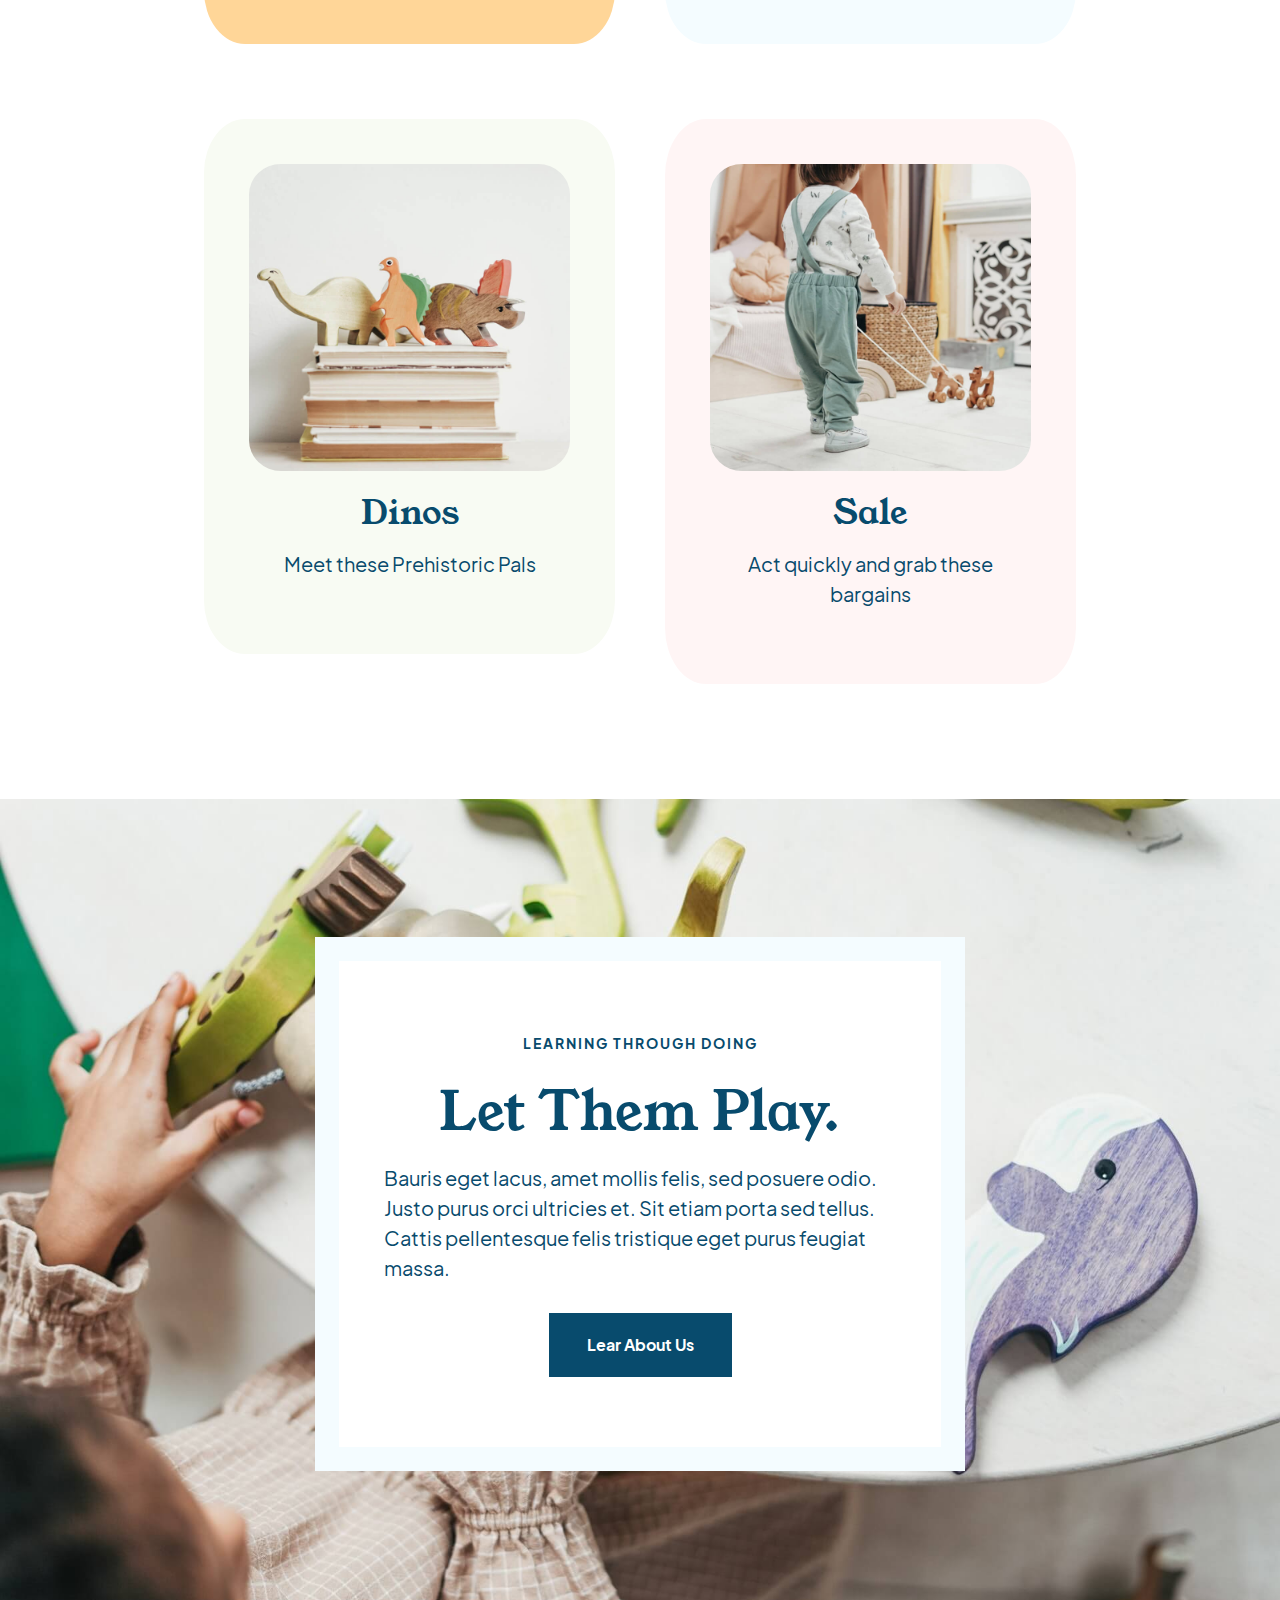
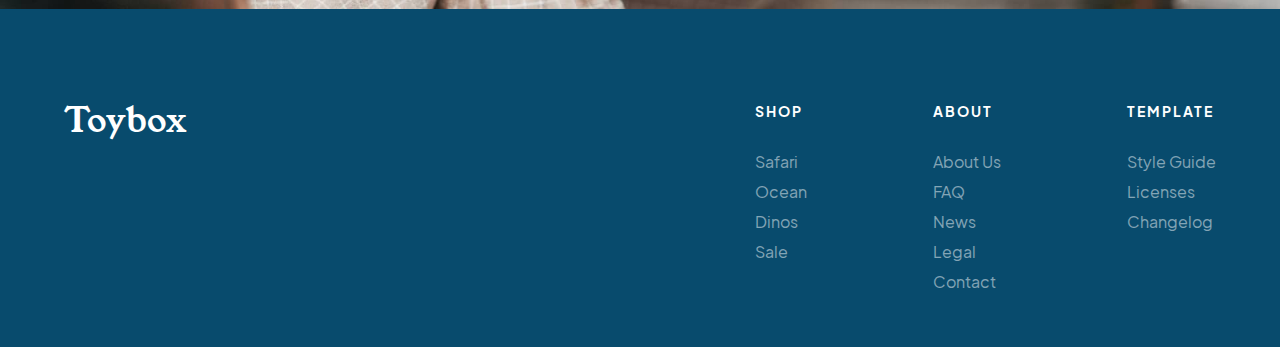
==== commit 6115ac79: "Finished contact page and styles" ====
--- a/index.html
+++ b/index.html
@@ -175,7 +175,7 @@
 								<a href="#">Legal</a>
 							</li>
 							<li>
-								<a href="#">Contact</a>
+								<a href="./contact.html">Contact</a>
 							</li>
 						</ul>
 						<!-- List 3 - TEMPLATE -->
--- a/styles/styles.css
+++ b/styles/styles.css
@@ -415,6 +415,24 @@
   background-color: #084b6d;
   color: #fff;
 }
+a.solid {
+  color: #fff;
+  background-color: #084b6d;
+  padding: 18px 36px;
+  border: 2px solid #084b6d;
+  font-size: 0.8rem;
+  font-weight: bold;
+  line-height: 1.2rem;
+  text-align: center;
+}
+a.solid:hover {
+  color: #084b6d;
+  background-color: #fff;
+}
+a.solid:focus {
+  color: #084b6d;
+  background-color: #fff;
+}
 
 .skipLink {
   font-size: 1rem;
@@ -551,4 +569,194 @@
 header .headerContent .contentContainer {
   width: 65%;
   margin: 0 auto;
+}
+
+.contactHeader {
+  background-color: #fff5f5;
+  padding-top: 120px;
+  text-align: center;
+}
+.contactHeader .wrapper {
+  padding-bottom: 40px;
+}
+
+.contactHeader::after {
+  content: "";
+  width: 100%;
+  height: 150px;
+  background-image: url("../assets/wave.svg");
+  background-repeat: no-repeat;
+  background-size: 100% 150px;
+}
+
+.categories {
+  margin-bottom: 90px;
+}
+
+.categoryGallery {
+  display: -webkit-box;
+  display: -ms-flexbox;
+  display: flex;
+  -webkit-box-pack: center;
+      -ms-flex-pack: center;
+          justify-content: center;
+  -ms-flex-wrap: wrap;
+      flex-wrap: wrap;
+  text-align: center;
+  width: 100%;
+}
+.categoryGallery .items {
+  width: 40%;
+}
+.categoryGallery .items a {
+  border-radius: 10%;
+  padding: 45px;
+  margin: 50px 25px 25px;
+  display: -webkit-box;
+  display: -ms-flexbox;
+  display: flex;
+  -webkit-box-orient: vertical;
+  -webkit-box-direction: normal;
+      -ms-flex-direction: column;
+          flex-direction: column;
+  -webkit-box-align: center;
+      -ms-flex-align: center;
+          align-items: center;
+  -webkit-transition: 0.2s ease;
+  transition: 0.2s ease;
+}
+.categoryGallery .items a img {
+  border-radius: 10%;
+  width: 100%;
+  margin-bottom: 20px;
+}
+.categoryGallery .items a:hover {
+  -webkit-transform: scale(0.95);
+          transform: scale(0.95);
+}
+.categoryGallery .items a:focus {
+  -webkit-transform: scale(0.95);
+          transform: scale(0.95);
+}
+.categoryGallery .item1 a {
+  background-color: #ffd698;
+}
+.categoryGallery .item2 a {
+  background-color: #f4fcff;
+}
+.categoryGallery .item3 a {
+  background-color: #f8fbf3;
+}
+.categoryGallery .item4 a {
+  background-color: #fff5f5;
+}
+
+.play {
+  background-image: url("../assets/background-image.jpg");
+  background-position: center;
+  background-size: cover;
+  min-height: 90vh;
+  display: -webkit-box;
+  display: -ms-flexbox;
+  display: flex;
+  -webkit-box-align: center;
+      -ms-flex-align: center;
+          align-items: center;
+}
+.play .playContainer {
+  background-color: #fff;
+  border: 24px solid #f4fcff;
+  max-width: 650px;
+  padding: 70px 45px;
+  display: -webkit-box;
+  display: -ms-flexbox;
+  display: flex;
+  -webkit-box-orient: vertical;
+  -webkit-box-direction: normal;
+      -ms-flex-direction: column;
+          flex-direction: column;
+  -webkit-box-align: center;
+      -ms-flex-align: center;
+          align-items: center;
+}
+
+@media (max-width: 1000px) {
+  header .headerImgContainer img {
+    height: 100vh;
+    -o-object-fit: cover;
+       object-fit: cover;
+  }
+  .categoryGallery .items a {
+    padding: 25px;
+  }
+  footer .footerFlex {
+    -webkit-box-orient: vertical;
+    -webkit-box-direction: normal;
+        -ms-flex-direction: column;
+            flex-direction: column;
+    -webkit-box-align: center;
+        -ms-flex-align: center;
+            align-items: center;
+  }
+  footer .footerFlex .logo {
+    margin-bottom: 30px;
+  }
+  footer .footerFlex .footerNav {
+    width: 80%;
+  }
+}
+@media (max-width: 800px) {
+  header {
+    -webkit-box-orient: vertical;
+    -webkit-box-direction: normal;
+        -ms-flex-direction: column;
+            flex-direction: column;
+  }
+  header .headerImgContainer {
+    width: 100%;
+  }
+  header .headerImgContainer img {
+    max-height: 350px;
+    width: 100%;
+  }
+  header .headerContent {
+    width: 100%;
+    padding: 40px 0;
+  }
+}
+@media (max-width: 500px) {
+  .navBar .wrapper {
+    -webkit-box-orient: vertical;
+    -webkit-box-direction: normal;
+        -ms-flex-direction: column;
+            flex-direction: column;
+    -webkit-box-align: center;
+        -ms-flex-align: center;
+            align-items: center;
+  }
+  .navBar .logo {
+    margin: 20px;
+  }
+  h3 {
+    font-size: 2.2rem;
+  }
+  .categoryGallery .items {
+    width: 100%;
+  }
+  .categoryGallery .items a {
+    padding: 30px;
+  }
+  footer .footerNav {
+    -webkit-box-orient: vertical;
+    -webkit-box-direction: normal;
+        -ms-flex-direction: column;
+            flex-direction: column;
+    -webkit-box-align: center;
+        -ms-flex-align: center;
+            align-items: center;
+    text-align: center;
+  }
+  footer .footerNav ul {
+    margin-bottom: 24px;
+  }
 }